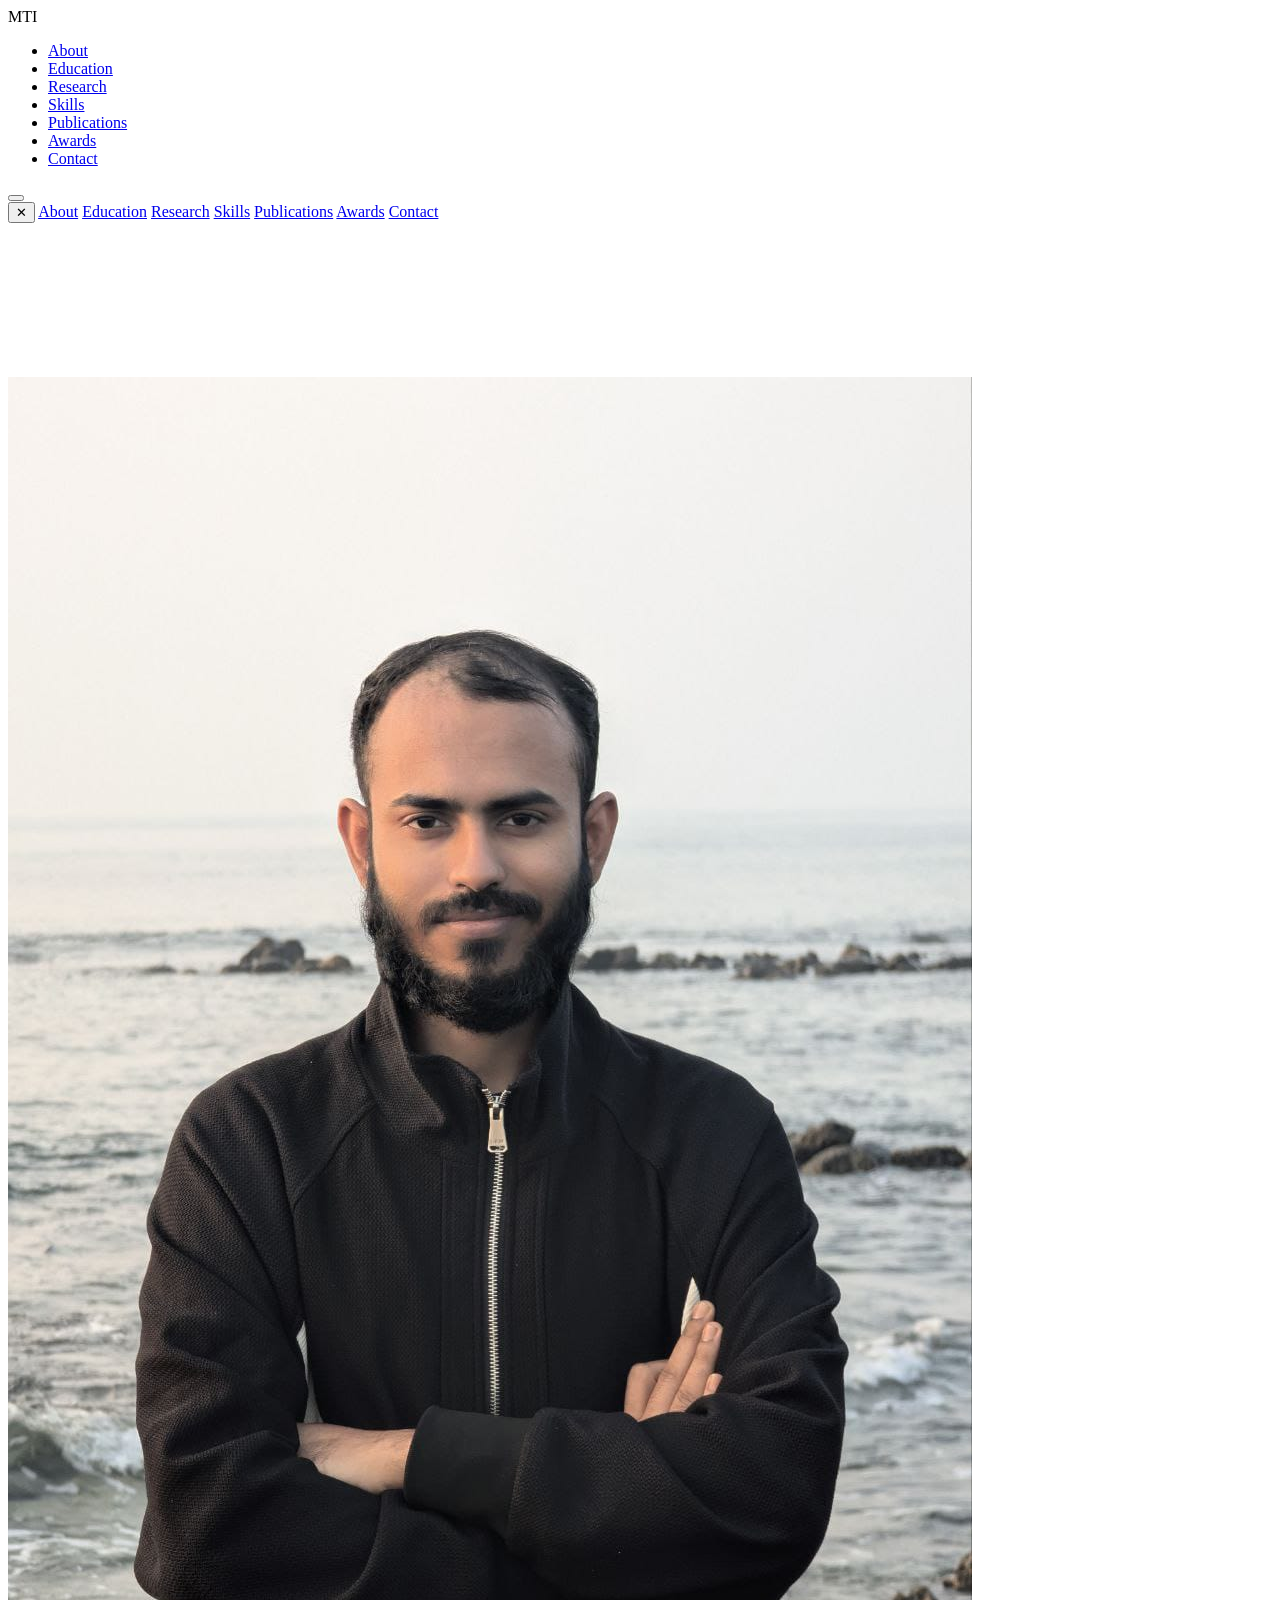
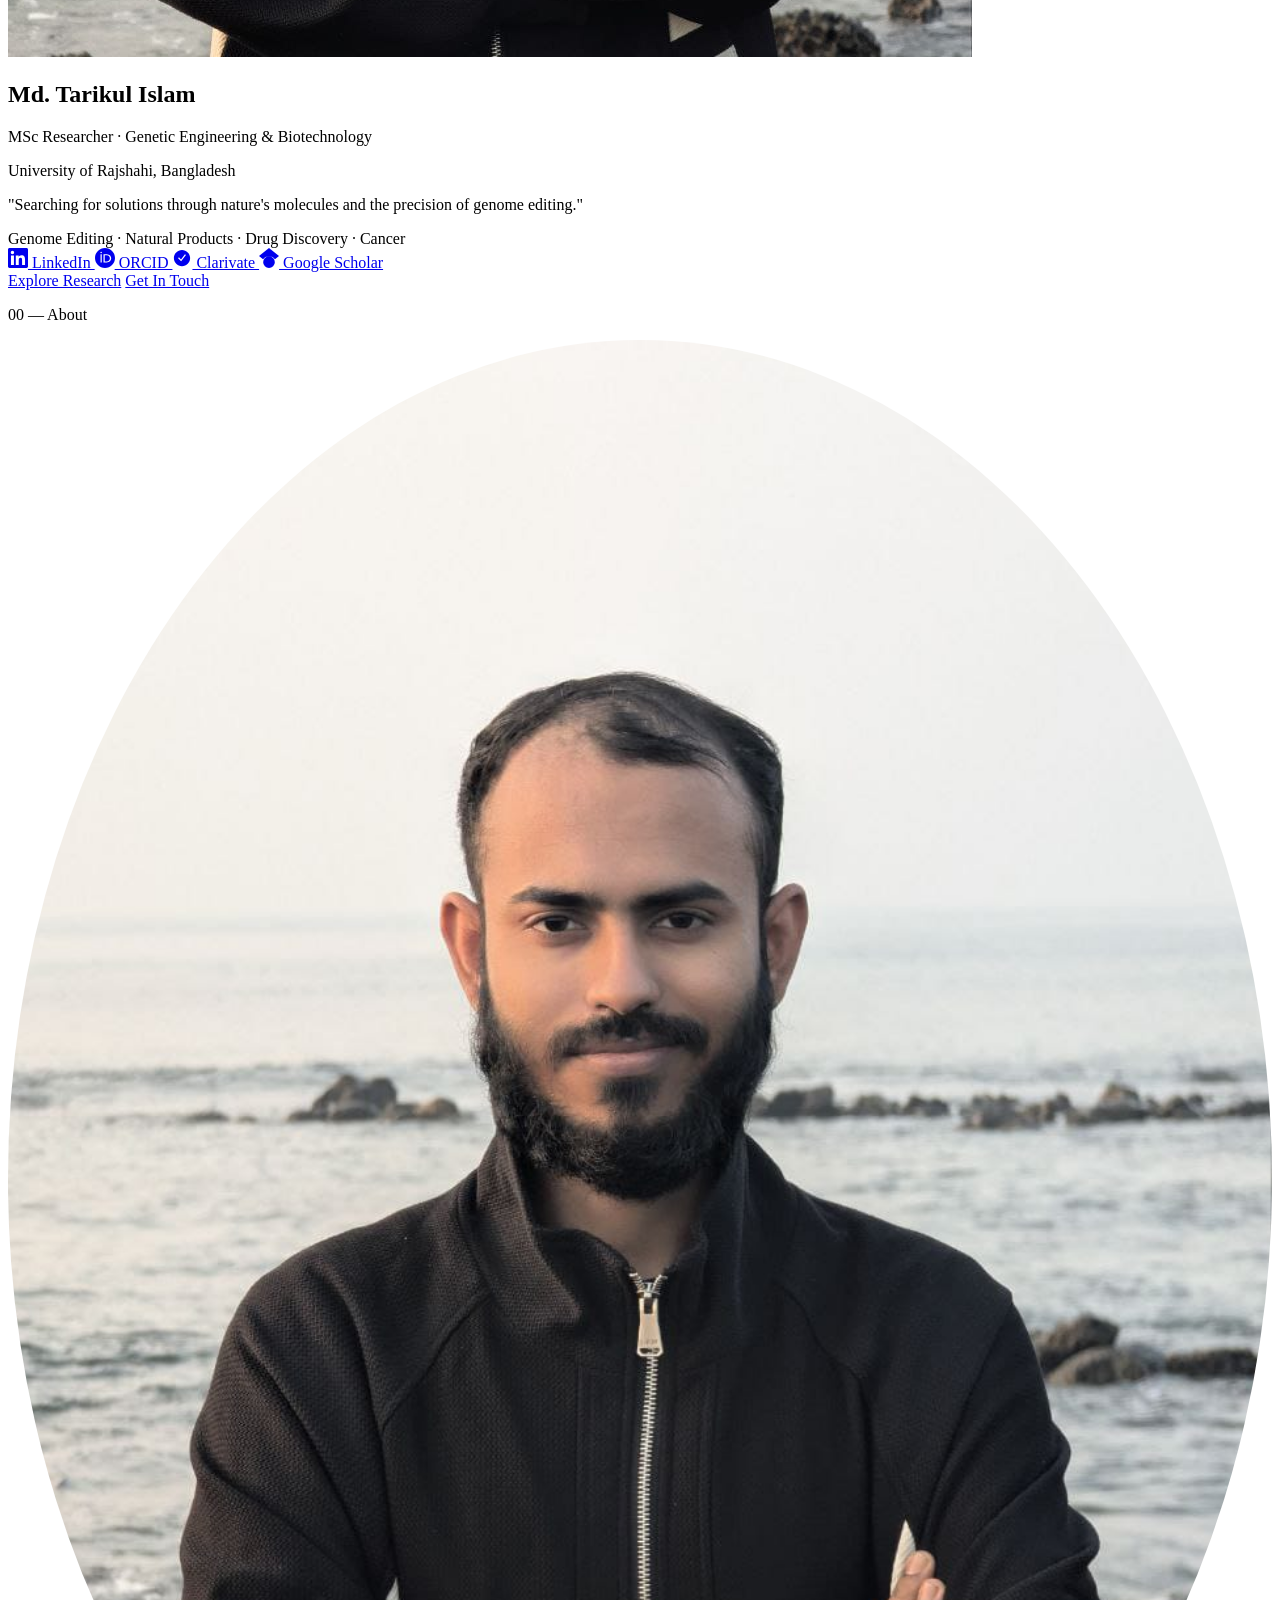
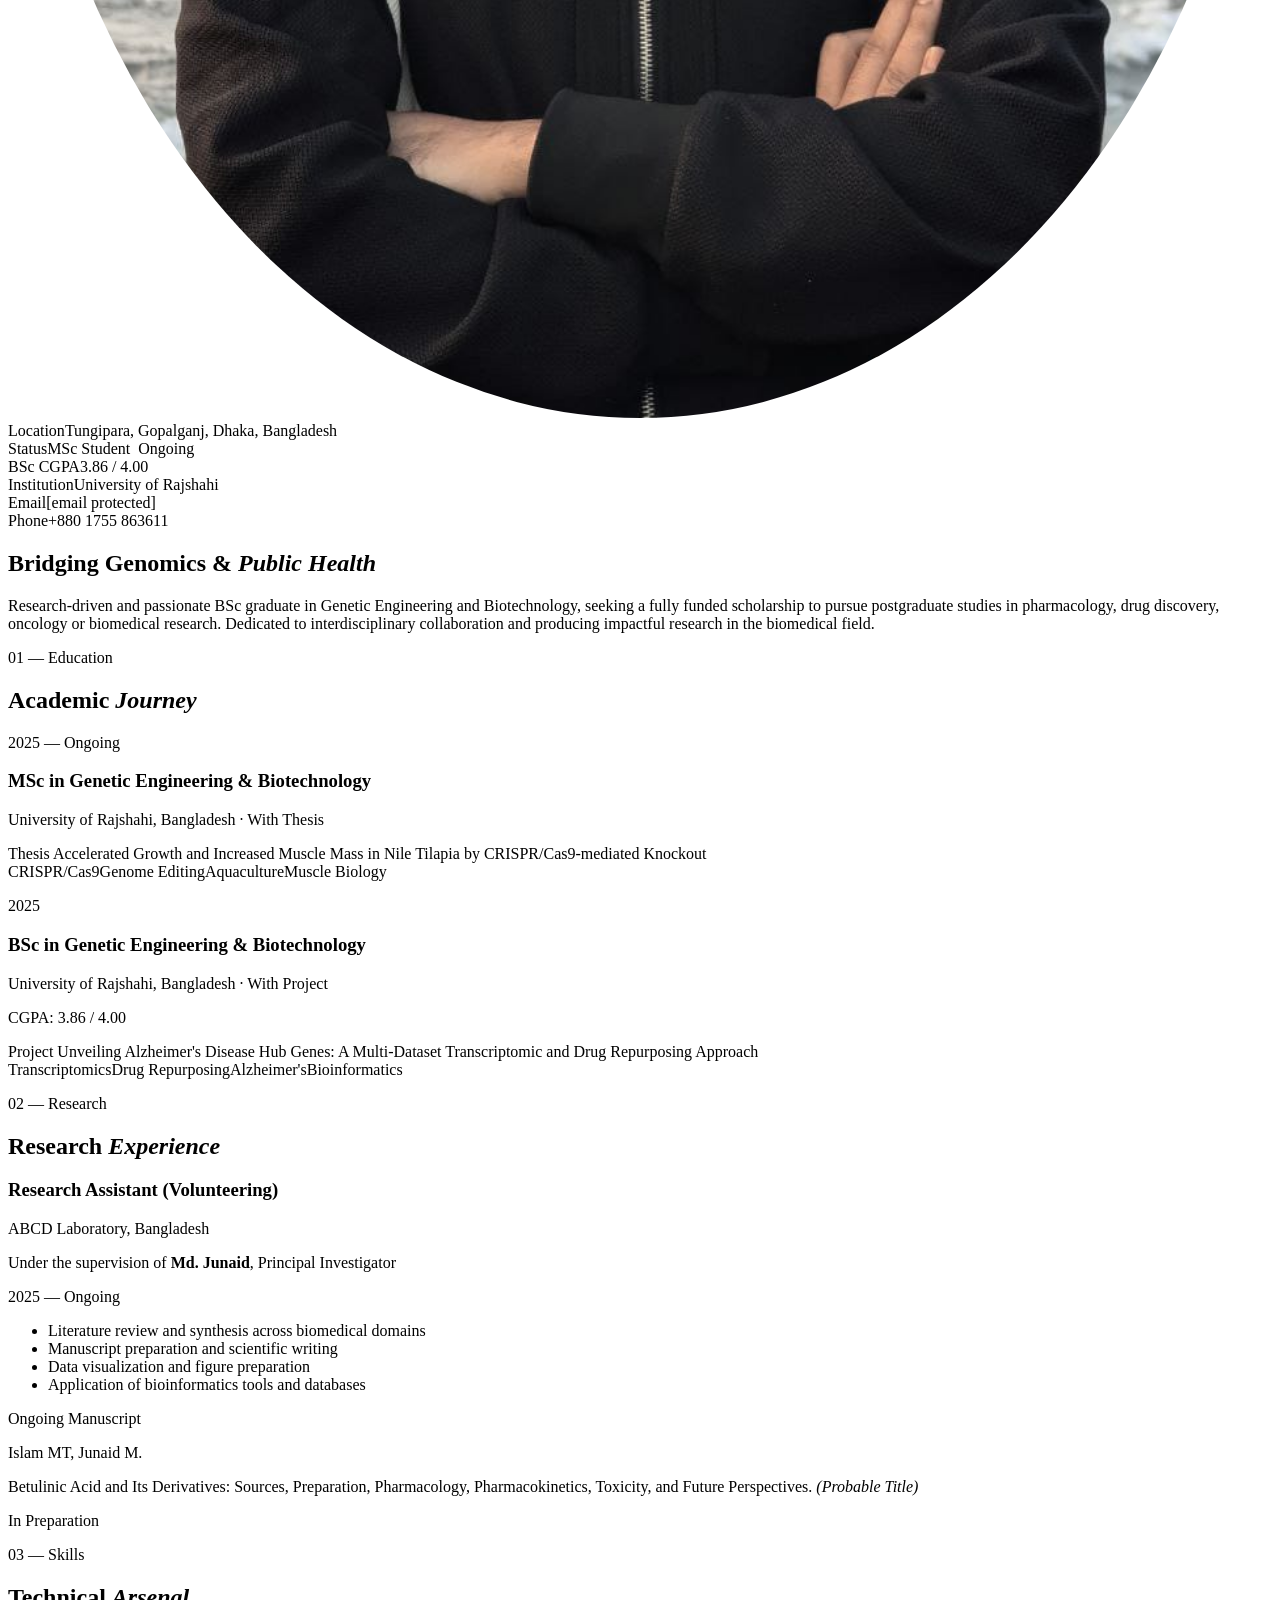
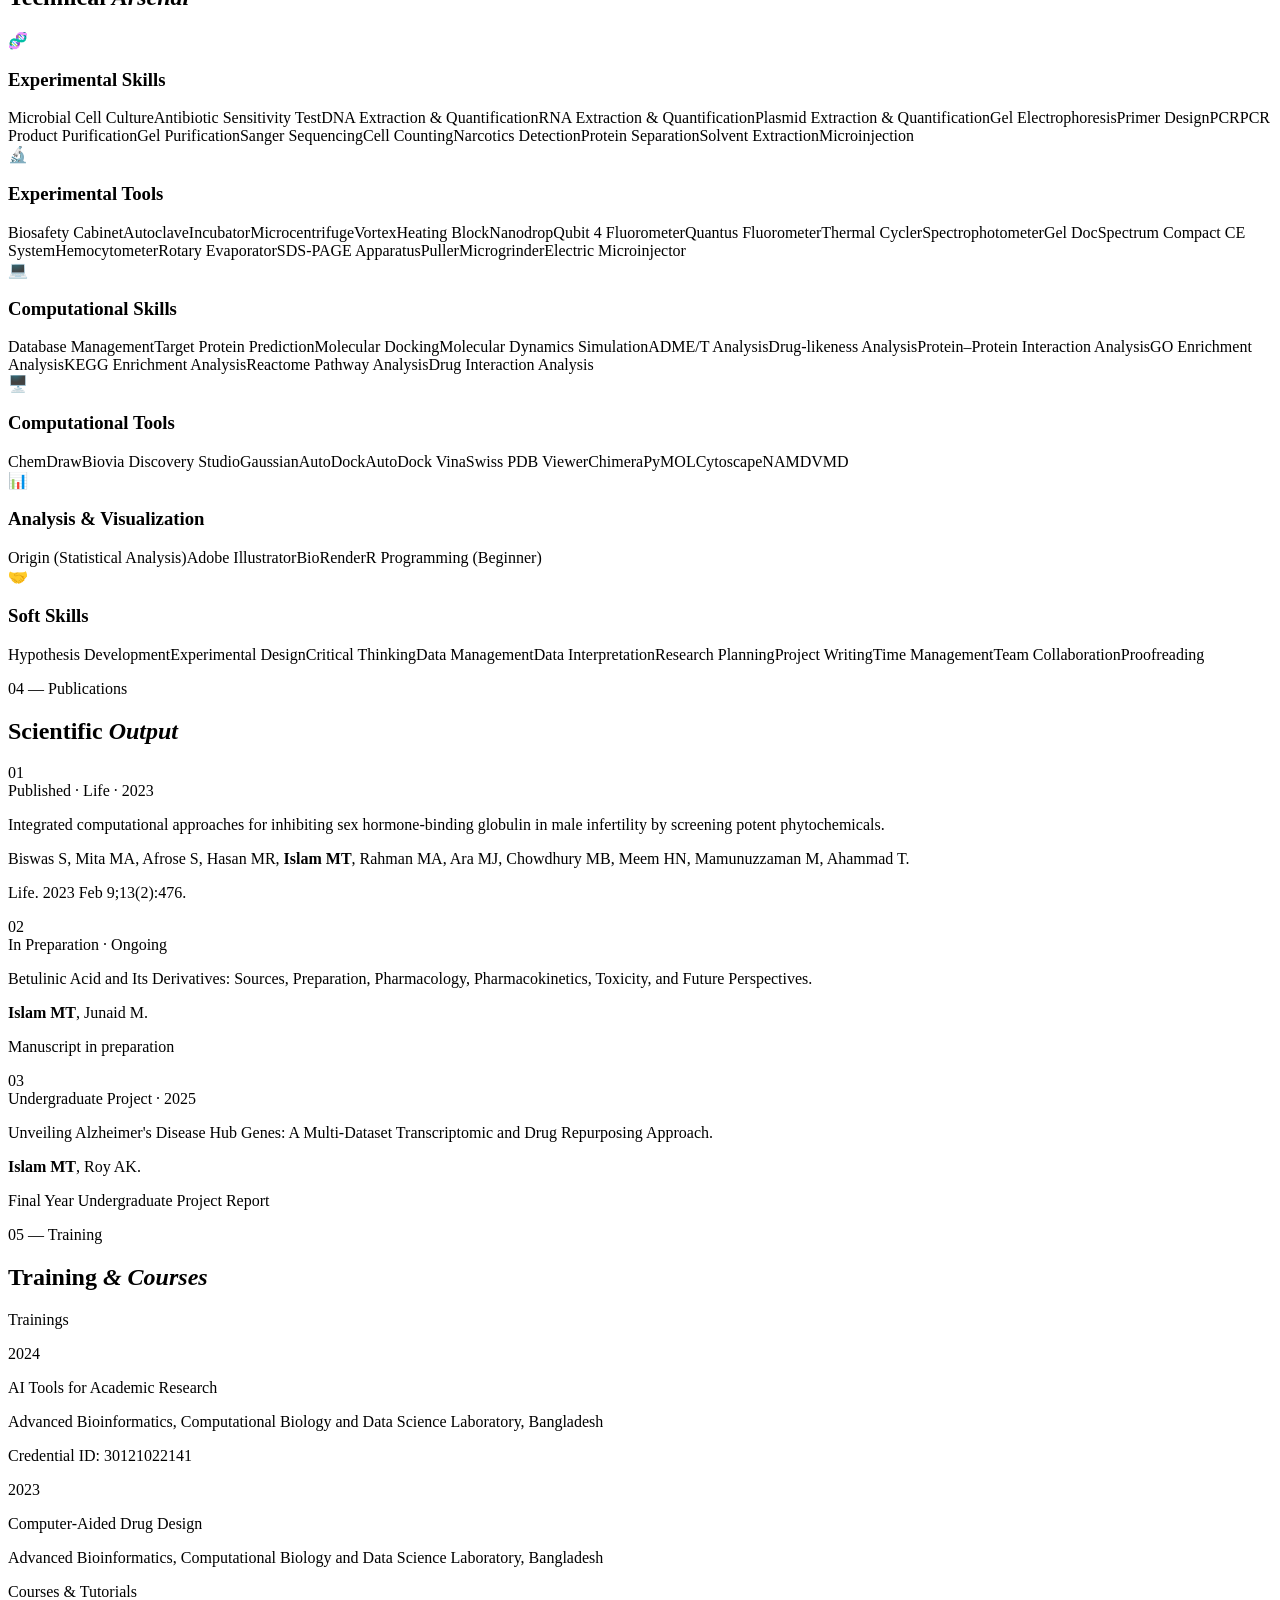
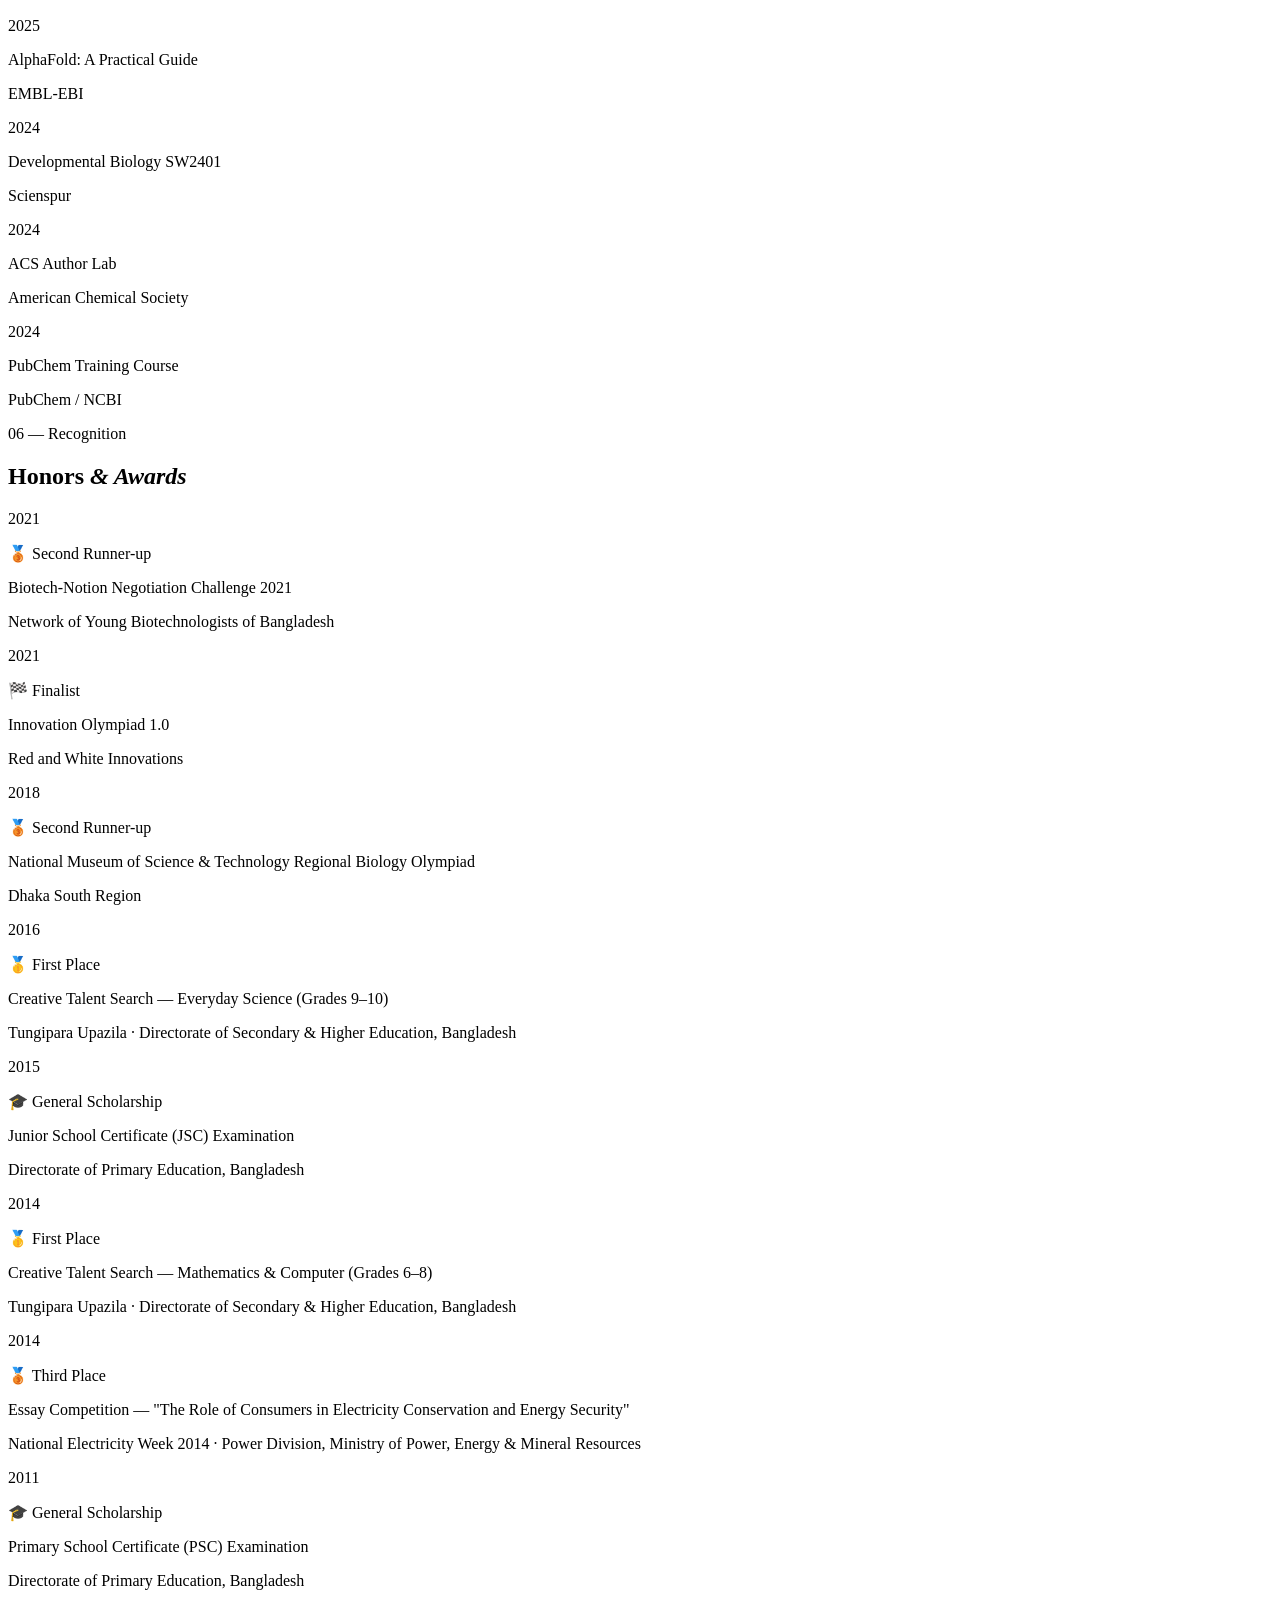
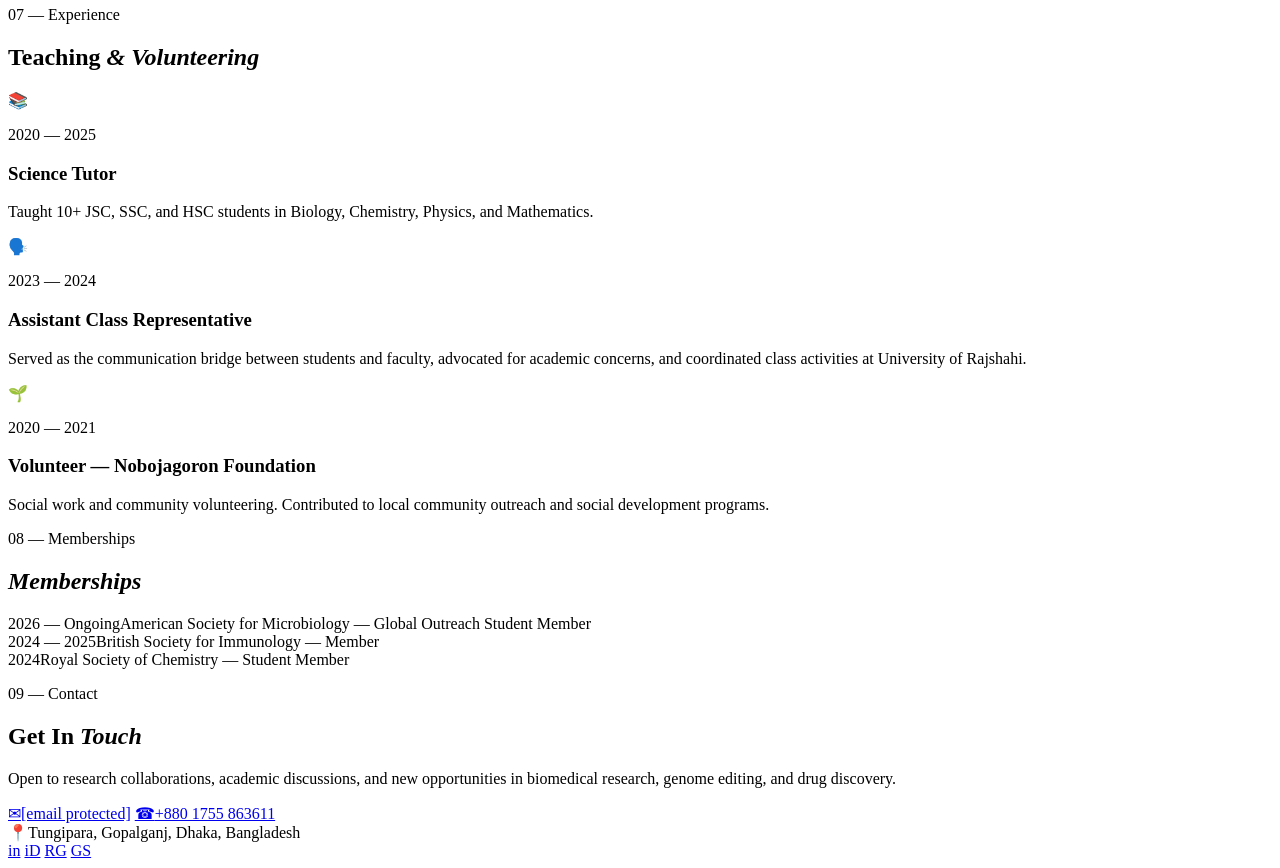
==== index (1).html @ d6cd087b "Add files via upload" ====
<!DOCTYPE html>
<html lang="en">
<head>
  <meta charset="UTF-8" />
  <meta name="viewport" content="width=device-width, initial-scale=1.0"/>
  <title>Md. Tarikul Islam — Genome Editing & Drug Discovery</title>
  <link rel="preconnect" href="https://fonts.googleapis.com">
  <link rel="preconnect" href="https://fonts.gstatic.com" crossorigin>
  <link href="https://fonts.googleapis.com/css2?family=Inter:wght@400;500;600;700&family=Lora:ital,wght@0,400;0,600;1,400&family=JetBrains+Mono:wght@400;500&display=swap" rel="stylesheet">
  <link rel="stylesheet" href="styles.css" />
</head>
<body>

<nav class="nav" id="nav">
  <div class="nav-logo">MTI</div>
  <ul class="nav-links">
    <li><a href="#about">About</a></li>
    <li><a href="#education">Education</a></li>
    <li><a href="#research">Research</a></li>
    <li><a href="#skills">Skills</a></li>
    <li><a href="#publications">Publications</a></li>
    <li><a href="#awards">Awards</a></li>
    <li><a href="#contact">Contact</a></li>
  </ul>
  <button class="hamburger" id="hamburger"><span></span><span></span><span></span></button>
</nav>

<div class="mob-menu" id="mob-menu">
  <button class="mob-close" id="mob-close">✕</button>
  <a href="#about" class="mob-link">About</a>
  <a href="#education" class="mob-link">Education</a>
  <a href="#research" class="mob-link">Research</a>
  <a href="#skills" class="mob-link">Skills</a>
  <a href="#publications" class="mob-link">Publications</a>
  <a href="#awards" class="mob-link">Awards</a>
  <a href="#contact" class="mob-link">Contact</a>
</div>

<!-- HERO -->
<section class="hero" id="hero">
  <canvas id="dna-canvas"></canvas>
  <div class="hero-inner">
    <div class="hero-top">
      <div class="hero-photo-wrap">
        <img src="photo.jpg" alt="Md. Tarikul Islam" class="hero-photo" />
      </div>
      <div class="hero-text">
        <h1 class="hero-name">Md. Tarikul Islam</h1>
        <p class="hero-title-line">MSc Researcher · Genetic Engineering &amp; Biotechnology</p>
        <p class="hero-inst-line">University of Rajshahi, Bangladesh</p>
        <p class="hero-quote">"Searching for solutions through nature's molecules and the precision of genome editing."</p>
        <div class="hero-disciplines">
          <span>Genome Editing</span>
          <span class="sep">·</span>
          <span>Natural Products</span>
          <span class="sep">·</span>
          <span>Drug Discovery</span>
          <span class="sep">·</span>
          <span>Cancer</span>
        </div>
      </div>
    </div>
    <div class="hero-profile-links">
      <a href="https://www.linkedin.com/in/md-tarikul-islam-58294b201/" target="_blank" class="hpl-btn linkedin" title="LinkedIn">
        <svg xmlns="http://www.w3.org/2000/svg" width="20" height="20" viewBox="0 0 24 24" fill="currentColor"><path d="M20.447 20.452h-3.554v-5.569c0-1.328-.027-3.037-1.852-3.037-1.853 0-2.136 1.445-2.136 2.939v5.667H9.351V9h3.414v1.561h.046c.477-.9 1.637-1.85 3.37-1.85 3.601 0 4.267 2.37 4.267 5.455v6.286zM5.337 7.433a2.062 2.062 0 0 1-2.063-2.065 2.064 2.064 0 1 1 2.063 2.065zm1.782 13.019H3.555V9h3.564v11.452zM22.225 0H1.771C.792 0 0 .774 0 1.729v20.542C0 23.227.792 24 1.771 24h20.451C23.2 24 24 23.227 24 22.271V1.729C24 .774 23.2 0 22.222 0h.003z"/></svg>
        LinkedIn
      </a>
      <a href="https://orcid.org/0009-0004-0577-984X" target="_blank" class="hpl-btn orcid" title="ORCID">
        <svg xmlns="http://www.w3.org/2000/svg" width="20" height="20" viewBox="0 0 24 24" fill="currentColor"><path d="M12 0C5.372 0 0 5.372 0 12s5.372 12 12 12 12-5.372 12-12S18.628 0 12 0zM7.369 4.378c.525 0 .947.431.947.947s-.422.947-.947.947a.95.95 0 0 1-.947-.947c0-.525.422-.947.947-.947zm-.722 3.038h1.444v10.041H6.647V7.416zm3.562 0h3.9c3.712 0 5.344 2.653 5.344 5.025 0 2.578-2.016 5.025-5.325 5.025h-3.919V7.416zm1.444 1.303v7.444h2.297c2.359 0 3.909-1.303 3.909-3.722 0-2.016-1.284-3.722-3.584-3.722h-2.622z"/></svg>
        ORCID
      </a>
      <a href="https://www.webofscience.com/wos/author/record/JGE-2334-2023" target="_blank" class="hpl-btn clarivate" title="Web of Science">
        <svg xmlns="http://www.w3.org/2000/svg" width="20" height="20" viewBox="0 0 32 32" fill="currentColor"><path d="M16 3C8.8 3 3 8.8 3 16s5.8 13 13 13 13-5.8 13-13S23.2 3 16 3zm6.3 8.3l-7.7 9.9-4.9-4.9 1.4-1.4 3.3 3.3 6.3-8.1 1.6 1.2z"/></svg>
        Clarivate
      </a>
      <a href="https://scholar.google.com/citations?user=oMxBJPIAAAAJ&hl=en" target="_blank" class="hpl-btn gscholar" title="Google Scholar">
        <svg xmlns="http://www.w3.org/2000/svg" width="20" height="20" viewBox="0 0 24 24" fill="currentColor"><path d="M12 24a7 7 0 1 1 0-14 7 7 0 0 1 0 14zm0-24L0 9.5l4.838 3.94A8 8 0 0 1 12 10a8 8 0 0 1 7.162 3.44L24 9.5 12 0z"/></svg>
        Google Scholar
      </a>
    </div>
    <div class="hero-btns">
      <a href="#publications" class="btn-outline">Explore Research</a>
      <a href="#contact" class="btn-outline">Get In Touch</a>
    </div>
  </div>
</section>

<!-- ABOUT -->
<section class="sec white" id="about">
  <div class="wrap">
    <p class="sec-label">00 — About</p>
    <div class="about-grid">
      <div class="about-sidebar">
        <div class="avatar"><img src="photo.jpg" alt="Md. Tarikul Islam" style="width:100%;height:100%;object-fit:cover;border-radius:50%;" /></div>
        <div class="info-card">
          <div class="info-row"><span class="info-key">Location</span><span class="info-val">Tungipara, Gopalganj, Dhaka, Bangladesh</span></div>
          <div class="info-row"><span class="info-key">Status</span><span class="info-val">MSc Student &nbsp;<span class="badge-green">Ongoing</span></span></div>
          <div class="info-row"><span class="info-key">BSc CGPA</span><span class="info-val bold-green">3.86 / 4.00</span></div>
          <div class="info-row"><span class="info-key">Institution</span><span class="info-val">University of Rajshahi</span></div>
          <div class="info-row"><span class="info-key">Email</span><span class="info-val"><a href="/cdn-cgi/l/email-protection#f38792819a98869fdd949691c1c7b3949e929a9fdd909c9e" style="color:inherit;text-decoration:none;"><span class="__cf_email__" data-cfemail="c6b2a7b4afadb3aae8a1a3a4f4f286a1aba7afaae8a5a9ab">[email&#160;protected]</span></a></span></div>
          <div class="info-row"><span class="info-key">Phone</span><span class="info-val">+880 1755 863611</span></div>
        </div>
      </div>
      <div class="about-body">
        <h2 class="sec-heading">Bridging Genomics &amp; <em>Public Health</em></h2>
        <p class="body-text">Research-driven and passionate BSc graduate in Genetic Engineering and Biotechnology, seeking a fully funded scholarship to pursue postgraduate studies in pharmacology, drug discovery, oncology or biomedical research. Dedicated to interdisciplinary collaboration and producing impactful research in the biomedical field.</p></div>
      </div>
    </div>
  </div>
</section>

<!-- EDUCATION -->
<section class="sec gray" id="education">
  <div class="wrap">
    <p class="sec-label">01 — Education</p>
    <h2 class="sec-heading">Academic <em>Journey</em></h2>
    <div class="timeline">
      <div class="tl-item">
        <div class="tl-left">
          <div class="tl-dot active"></div>
          <div class="tl-line"></div>
        </div>
        <div class="tl-right">
          <p class="tl-year">2025 — Ongoing</p>
          <h3 class="tl-degree">MSc in Genetic Engineering &amp; Biotechnology</h3>
          <p class="tl-inst">University of Rajshahi, Bangladesh · With Thesis</p>
          <div class="tl-thesis">
            <span class="thesis-tag">Thesis</span>
            <span class="thesis-text">Accelerated Growth and Increased Muscle Mass in Nile Tilapia by CRISPR/Cas9-mediated Knockout</span>
          </div>
          <div class="tl-chips"><span>CRISPR/Cas9</span><span>Genome Editing</span><span>Aquaculture</span><span>Muscle Biology</span></div>
        </div>
      </div>
      <div class="tl-item">
        <div class="tl-left">
          <div class="tl-dot"></div>
          <div class="tl-line"></div>
        </div>
        <div class="tl-right">
          <p class="tl-year">2025</p>
          <h3 class="tl-degree">BSc in Genetic Engineering &amp; Biotechnology</h3>
          <p class="tl-inst">University of Rajshahi, Bangladesh · With Project</p>
          <p class="tl-cgpa">CGPA: 3.86 / 4.00</p>
          <div class="tl-thesis">
            <span class="thesis-tag">Project</span>
            <span class="thesis-text">Unveiling Alzheimer's Disease Hub Genes: A Multi-Dataset Transcriptomic and Drug Repurposing Approach</span>
          </div>
          <div class="tl-chips"><span>Transcriptomics</span><span>Drug Repurposing</span><span>Alzheimer's</span><span>Bioinformatics</span></div>
        </div>
      </div>
    </div>
  </div>
</section>

<!-- RESEARCH -->
<section class="sec white" id="research">
  <div class="wrap">
    <p class="sec-label">02 — Research</p>
    <h2 class="sec-heading">Research <em>Experience</em></h2>
    <div class="res-card">
      <div class="res-bar"></div>
      <div class="res-body">
        <div class="res-header">
          <div>
            <h3 class="res-title">Research Assistant <span class="res-sub">(Volunteering)</span></h3>
            <p class="res-org">ABCD Laboratory, Bangladesh</p>
            <p class="res-sup">Under the supervision of <strong>Md. Junaid</strong>, Principal Investigator</p>
          </div>
          <span class="res-period">2025 — Ongoing</span>
        </div>
        <ul class="res-list">
          <li>Literature review and synthesis across biomedical domains</li>
          <li>Manuscript preparation and scientific writing</li>
          <li>Data visualization and figure preparation</li>
          <li>Application of bioinformatics tools and databases</li>
        </ul>
      </div>
    </div>
    <p class="sub-label" style="margin-bottom:10px">Ongoing Manuscript</p>
    <div class="ms-card">
      <p class="ms-authors">Islam MT, Junaid M.</p>
      <p class="ms-title">Betulinic Acid and Its Derivatives: Sources, Preparation, Pharmacology, Pharmacokinetics, Toxicity, and Future Perspectives. <em>(Probable Title)</em></p>
      <div class="ms-status"><span class="dot-amber"></span>In Preparation</div>
    </div>
  </div>
</section>

<!-- SKILLS -->
<section class="sec gray" id="skills">
  <div class="wrap">
    <p class="sec-label">03 — Skills</p>
    <h2 class="sec-heading">Technical <em>Arsenal</em></h2>
    <div class="skills-grid">
      <div class="skill-card">
        <div class="sk-icon">🧬</div><h3 class="sk-title">Experimental Skills</h3>
        <div class="chips">
          <span>Microbial Cell Culture</span><span>Antibiotic Sensitivity Test</span><span>DNA Extraction &amp; Quantification</span><span>RNA Extraction &amp; Quantification</span><span>Plasmid Extraction &amp; Quantification</span><span>Gel Electrophoresis</span><span>Primer Design</span><span>PCR</span><span>PCR Product Purification</span><span>Gel Purification</span><span>Sanger Sequencing</span><span>Cell Counting</span><span>Narcotics Detection</span><span>Protein Separation</span><span>Solvent Extraction</span><span>Microinjection</span>
        </div>
      </div>
      <div class="skill-card">
        <div class="sk-icon">🔬</div><h3 class="sk-title">Experimental Tools</h3>
        <div class="chips">
          <span>Biosafety Cabinet</span><span>Autoclave</span><span>Incubator</span><span>Microcentrifuge</span><span>Vortex</span><span>Heating Block</span><span>Nanodrop</span><span>Qubit 4 Fluorometer</span><span>Quantus Fluorometer</span><span>Thermal Cycler</span><span>Spectrophotometer</span><span>Gel Doc</span><span>Spectrum Compact CE System</span><span>Hemocytometer</span><span>Rotary Evaporator</span><span>SDS-PAGE Apparatus</span><span>Puller</span><span>Microgrinder</span><span>Electric Microinjector</span>
        </div>
      </div>
      <div class="skill-card">
        <div class="sk-icon">💻</div><h3 class="sk-title">Computational Skills</h3>
        <div class="chips">
          <span>Database Management</span><span>Target Protein Prediction</span><span>Molecular Docking</span><span>Molecular Dynamics Simulation</span><span>ADME/T Analysis</span><span>Drug-likeness Analysis</span><span>Protein–Protein Interaction Analysis</span><span>GO Enrichment Analysis</span><span>KEGG Enrichment Analysis</span><span>Reactome Pathway Analysis</span><span>Drug Interaction Analysis</span>
        </div>
      </div>
      <div class="skill-card">
        <div class="sk-icon">🖥️</div><h3 class="sk-title">Computational Tools</h3>
        <div class="chips">
          <span>ChemDraw</span><span>Biovia Discovery Studio</span><span>Gaussian</span><span>AutoDock</span><span>AutoDock Vina</span><span>Swiss PDB Viewer</span><span>Chimera</span><span>PyMOL</span><span>Cytoscape</span><span>NAMD</span><span>VMD</span>
        </div>
      </div>
      <div class="skill-card">
        <div class="sk-icon">📊</div><h3 class="sk-title">Analysis &amp; Visualization</h3>
        <div class="chips">
          <span>Origin (Statistical Analysis)</span><span>Adobe Illustrator</span><span>BioRender</span><span>R Programming (Beginner)</span>
        </div>
      </div>
      <div class="skill-card">
        <div class="sk-icon">🤝</div><h3 class="sk-title">Soft Skills</h3>
        <div class="chips">
          <span>Hypothesis Development</span><span>Experimental Design</span><span>Critical Thinking</span><span>Data Management</span><span>Data Interpretation</span><span>Research Planning</span><span>Project Writing</span><span>Time Management</span><span>Team Collaboration</span><span>Proofreading</span>
        </div>
      </div>
    </div>
  </div>
</section>

<!-- PUBLICATIONS -->
<section class="sec white" id="publications">
  <div class="wrap">
    <p class="sec-label">04 — Publications</p>
    <h2 class="sec-heading">Scientific <em>Output</em></h2>
    <div class="pub-list">
      <div class="pub-item">
        <span class="pub-num">01</span>
        <div class="pub-body">
          <span class="pub-tag green">Published · Life · 2023</span>
          <p class="pub-title">Integrated computational approaches for inhibiting sex hormone-binding globulin in male infertility by screening potent phytochemicals.</p>
          <p class="pub-authors">Biswas S, Mita MA, Afrose S, Hasan MR, <strong>Islam MT</strong>, Rahman MA, Ara MJ, Chowdhury MB, Meem HN, Mamunuzzaman M, Ahammad T.</p>
          <p class="pub-journal">Life. 2023 Feb 9;13(2):476.</p>
        </div>
      </div>
      <div class="pub-item">
        <span class="pub-num">02</span>
        <div class="pub-body">
          <span class="pub-tag amber">In Preparation · Ongoing</span>
          <p class="pub-title">Betulinic Acid and Its Derivatives: Sources, Preparation, Pharmacology, Pharmacokinetics, Toxicity, and Future Perspectives.</p>
          <p class="pub-authors"><strong>Islam MT</strong>, Junaid M.</p>
          <p class="pub-journal">Manuscript in preparation</p>
        </div>
      </div>
      <div class="pub-item">
        <span class="pub-num">03</span>
        <div class="pub-body">
          <span class="pub-tag blue">Undergraduate Project · 2025</span>
          <p class="pub-title">Unveiling Alzheimer's Disease Hub Genes: A Multi-Dataset Transcriptomic and Drug Repurposing Approach.</p>
          <p class="pub-authors"><strong>Islam MT</strong>, Roy AK.</p>
          <p class="pub-journal">Final Year Undergraduate Project Report</p>
        </div>
      </div>
    </div>
  </div>
</section>

<!-- TRAINING -->
<section class="sec gray" id="training">
  <div class="wrap">
    <p class="sec-label">05 — Training</p>
    <h2 class="sec-heading">Training <em>&amp; Courses</em></h2>
    <div class="tr-grid">
      <div>
        <p class="col-title">Trainings</p>
        <div class="tr-item"><span class="tr-yr">2024</span><div><p class="tr-name">AI Tools for Academic Research</p><p class="tr-org">Advanced Bioinformatics, Computational Biology and Data Science Laboratory, Bangladesh</p><p class="tr-cred">Credential ID: 30121022141</p></div></div>
        <div class="tr-item"><span class="tr-yr">2023</span><div><p class="tr-name">Computer-Aided Drug Design</p><p class="tr-org">Advanced Bioinformatics, Computational Biology and Data Science Laboratory, Bangladesh</p></div></div>
      </div>
      <div>
        <p class="col-title">Courses &amp; Tutorials</p>
        <div class="tr-item"><span class="tr-yr">2025</span><div><p class="tr-name">AlphaFold: A Practical Guide</p><p class="tr-org">EMBL-EBI</p></div></div>
        <div class="tr-item"><span class="tr-yr">2024</span><div><p class="tr-name">Developmental Biology SW2401</p><p class="tr-org">Scienspur</p></div></div>
        <div class="tr-item"><span class="tr-yr">2024</span><div><p class="tr-name">ACS Author Lab</p><p class="tr-org">American Chemical Society</p></div></div>
        <div class="tr-item"><span class="tr-yr">2024</span><div><p class="tr-name">PubChem Training Course</p><p class="tr-org">PubChem / NCBI</p></div></div>
      </div>
    </div>
  </div>
</section>

<!-- AWARDS -->
<section class="sec white" id="awards">
  <div class="wrap">
    <p class="sec-label">06 — Recognition</p>
    <h2 class="sec-heading">Honors <em>&amp; Awards</em></h2>
    <div class="aw-list">
      <div class="aw-item"><span class="aw-yr">2021</span><div><p class="aw-rank">🥉 Second Runner-up</p><p class="aw-ev">Biotech-Notion Negotiation Challenge 2021</p><p class="aw-org">Network of Young Biotechnologists of Bangladesh</p></div></div>
      <div class="aw-item"><span class="aw-yr">2021</span><div><p class="aw-rank">🏁 Finalist</p><p class="aw-ev">Innovation Olympiad 1.0</p><p class="aw-org">Red and White Innovations</p></div></div>
      <div class="aw-item"><span class="aw-yr">2018</span><div><p class="aw-rank">🥉 Second Runner-up</p><p class="aw-ev">National Museum of Science &amp; Technology Regional Biology Olympiad</p><p class="aw-org">Dhaka South Region</p></div></div>
      <div class="aw-item"><span class="aw-yr">2016</span><div><p class="aw-rank">🥇 First Place</p><p class="aw-ev">Creative Talent Search — Everyday Science (Grades 9–10)</p><p class="aw-org">Tungipara Upazila · Directorate of Secondary &amp; Higher Education, Bangladesh</p></div></div>
      <div class="aw-item"><span class="aw-yr">2015</span><div><p class="aw-rank">🎓 General Scholarship</p><p class="aw-ev">Junior School Certificate (JSC) Examination</p><p class="aw-org">Directorate of Primary Education, Bangladesh</p></div></div>
      <div class="aw-item"><span class="aw-yr">2014</span><div><p class="aw-rank">🥇 First Place</p><p class="aw-ev">Creative Talent Search — Mathematics &amp; Computer (Grades 6–8)</p><p class="aw-org">Tungipara Upazila · Directorate of Secondary &amp; Higher Education, Bangladesh</p></div></div>
      <div class="aw-item"><span class="aw-yr">2014</span><div><p class="aw-rank">🥉 Third Place</p><p class="aw-ev">Essay Competition — "The Role of Consumers in Electricity Conservation and Energy Security"</p><p class="aw-org">National Electricity Week 2014 · Power Division, Ministry of Power, Energy &amp; Mineral Resources</p></div></div>
      <div class="aw-item"><span class="aw-yr">2011</span><div><p class="aw-rank">🎓 General Scholarship</p><p class="aw-ev">Primary School Certificate (PSC) Examination</p><p class="aw-org">Directorate of Primary Education, Bangladesh</p></div></div>
    </div>
  </div>
</section>

<!-- EXPERIENCE -->
<section class="sec gray" id="extra">
  <div class="wrap">
    <p class="sec-label">07 — Experience</p>
    <h2 class="sec-heading">Teaching <em>&amp; Volunteering</em></h2>
    <div class="exp-grid">
      <div class="exp-card"><div class="exp-icon">📚</div><p class="exp-period">2020 — 2025</p><h3 class="exp-role">Science Tutor</h3><p class="exp-desc">Taught 10+ JSC, SSC, and HSC students in Biology, Chemistry, Physics, and Mathematics.</p></div>
      <div class="exp-card"><div class="exp-icon">🗣️</div><p class="exp-period">2023 — 2024</p><h3 class="exp-role">Assistant Class Representative</h3><p class="exp-desc">Served as the communication bridge between students and faculty, advocated for academic concerns, and coordinated class activities at University of Rajshahi.</p></div>
      <div class="exp-card"><div class="exp-icon">🌱</div><p class="exp-period">2020 — 2021</p><h3 class="exp-role">Volunteer — Nobojagoron Foundation</h3><p class="exp-desc">Social work and community volunteering. Contributed to local community outreach and social development programs.</p></div>
    </div>
  </div>
</section>

<!-- MEMBERSHIPS -->
<section class="sec white" id="memberships">
  <div class="wrap">
    <p class="sec-label">08 — Memberships</p>
    <h2 class="sec-heading"><em>Memberships</em></h2>
    <div class="mem-list">
      <div class="mem-row-full"><span class="mem-year">2026 — Ongoing</span><span class="mem-name">American Society for Microbiology — Global Outreach Student Member</span></div>
      <div class="mem-row-full"><span class="mem-year">2024 — 2025</span><span class="mem-name">British Society for Immunology — Member</span></div>
      <div class="mem-row-full"><span class="mem-year">2024</span><span class="mem-name">Royal Society of Chemistry — Student Member</span></div>
    </div>
  </div>
</section>


<!-- CONTACT -->
<section class="sec gray" id="contact">
  <div class="wrap">
    <p class="sec-label">09 — Contact</p>
    <h2 class="sec-heading">Get In <em>Touch</em></h2>
    <div class="ct-grid">
      <div>
        <p class="body-text">Open to research collaborations, academic discussions, and new opportunities in biomedical research, genome editing, and drug discovery.</p>
        <div class="ct-links">
          <a href="/cdn-cgi/l/email-protection#532732213a38263f7d343631616713343e323a3f7d303c3e" class="ct-row"><span class="ct-icon">✉</span><span class="__cf_email__" data-cfemail="ec988d9e85879980c28b898eded8ac8b818d8580c28f8381">[email&#160;protected]</span></a>
          <a href="tel:+8801755863611" class="ct-row"><span class="ct-icon">☎</span>+880 1755 863611</a>
          <div class="ct-row"><span class="ct-icon">📍</span>Tungipara, Gopalganj, Dhaka, Bangladesh</div>
        </div>
        <div class="socials">
          <a href="#" class="soc-btn">in</a>
          <a href="#" class="soc-btn">iD</a>
          <a href="#" class="soc-btn">RG</a>
          <a href="#" class="soc-btn">GS</a>
        </div>
      </div>
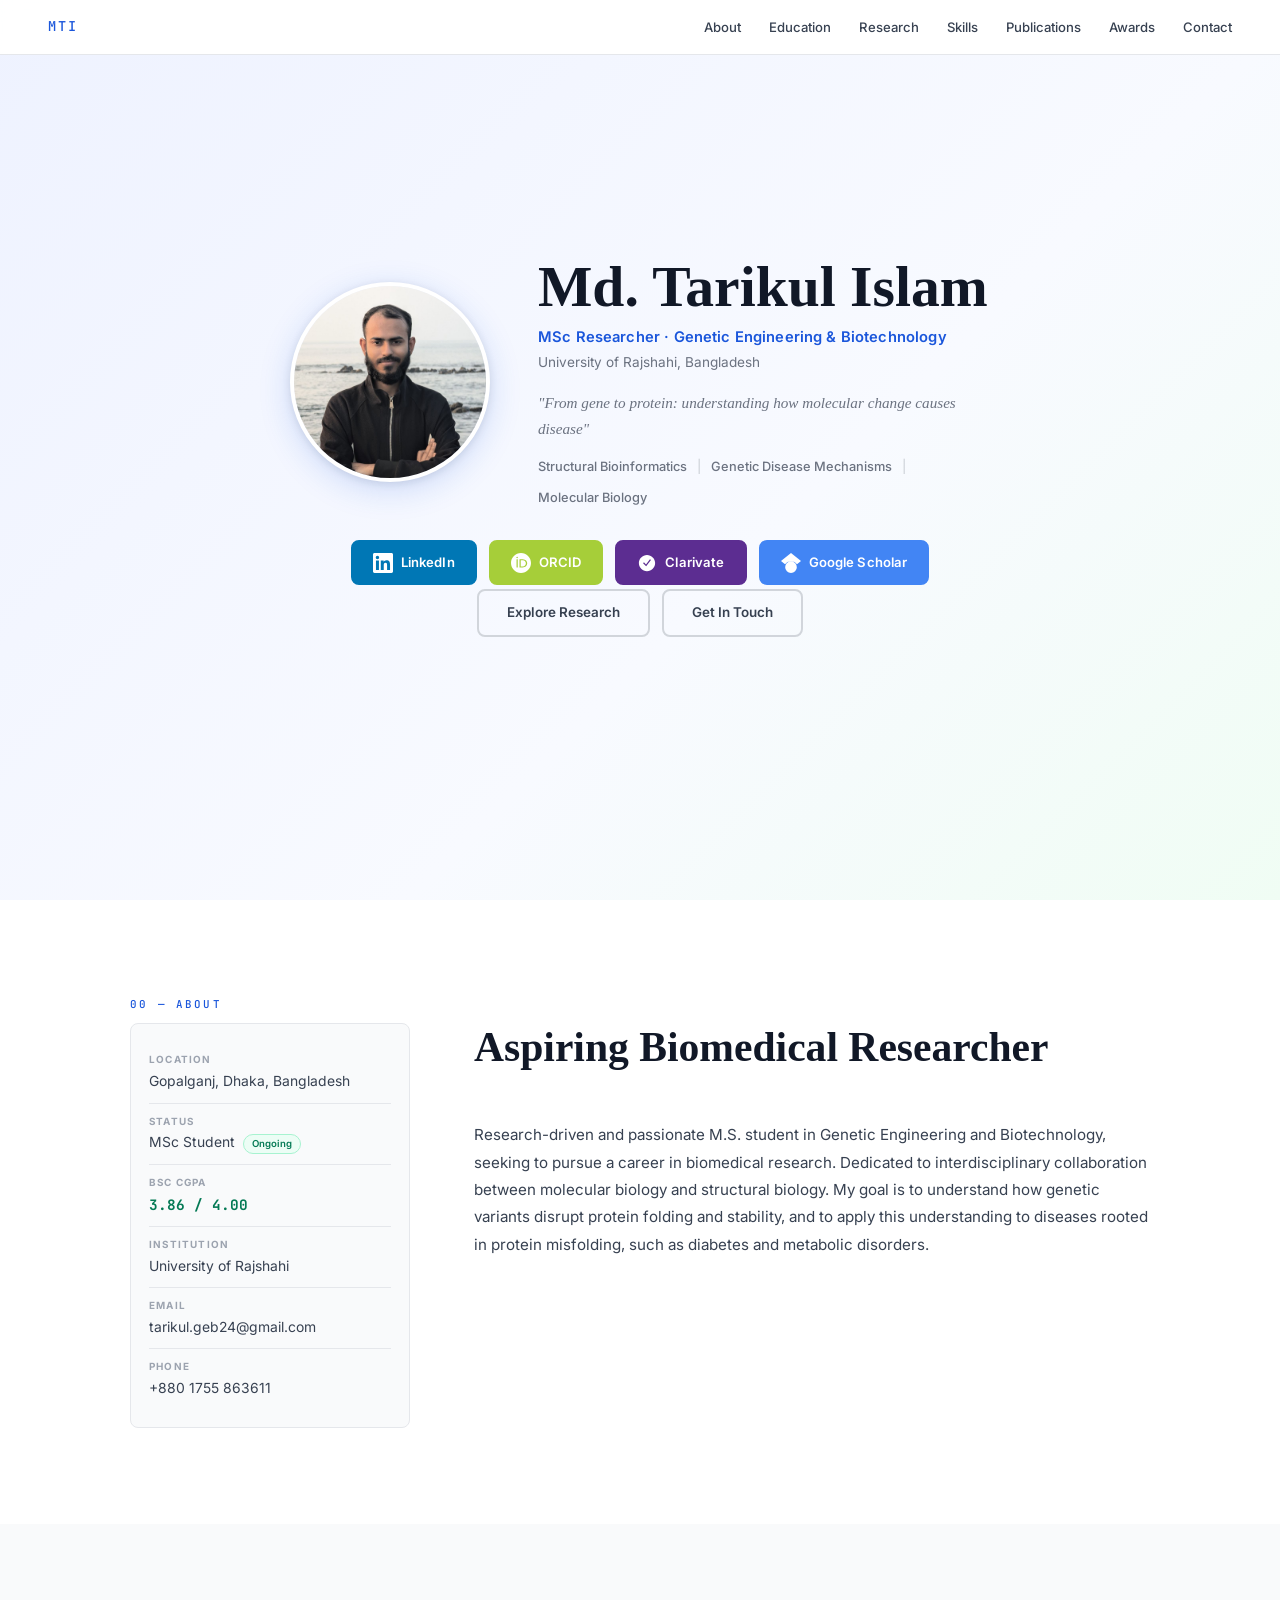
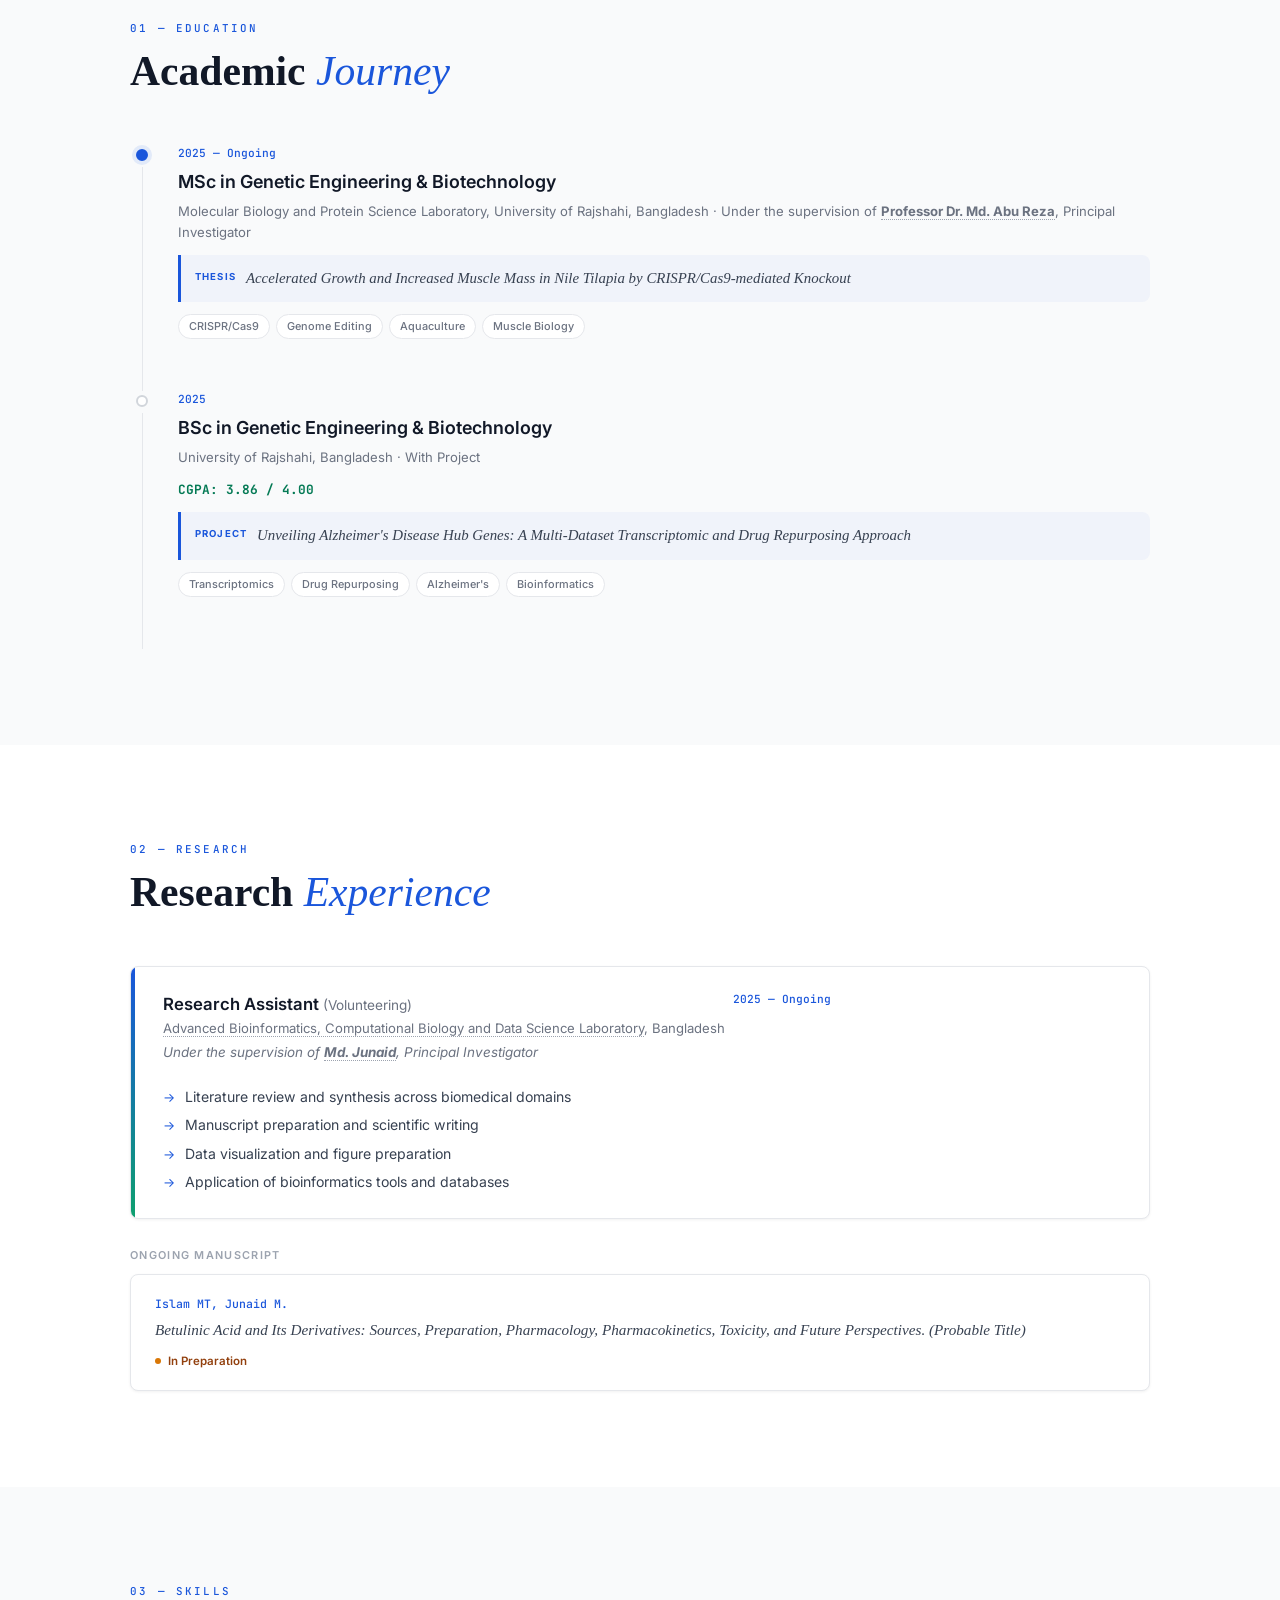
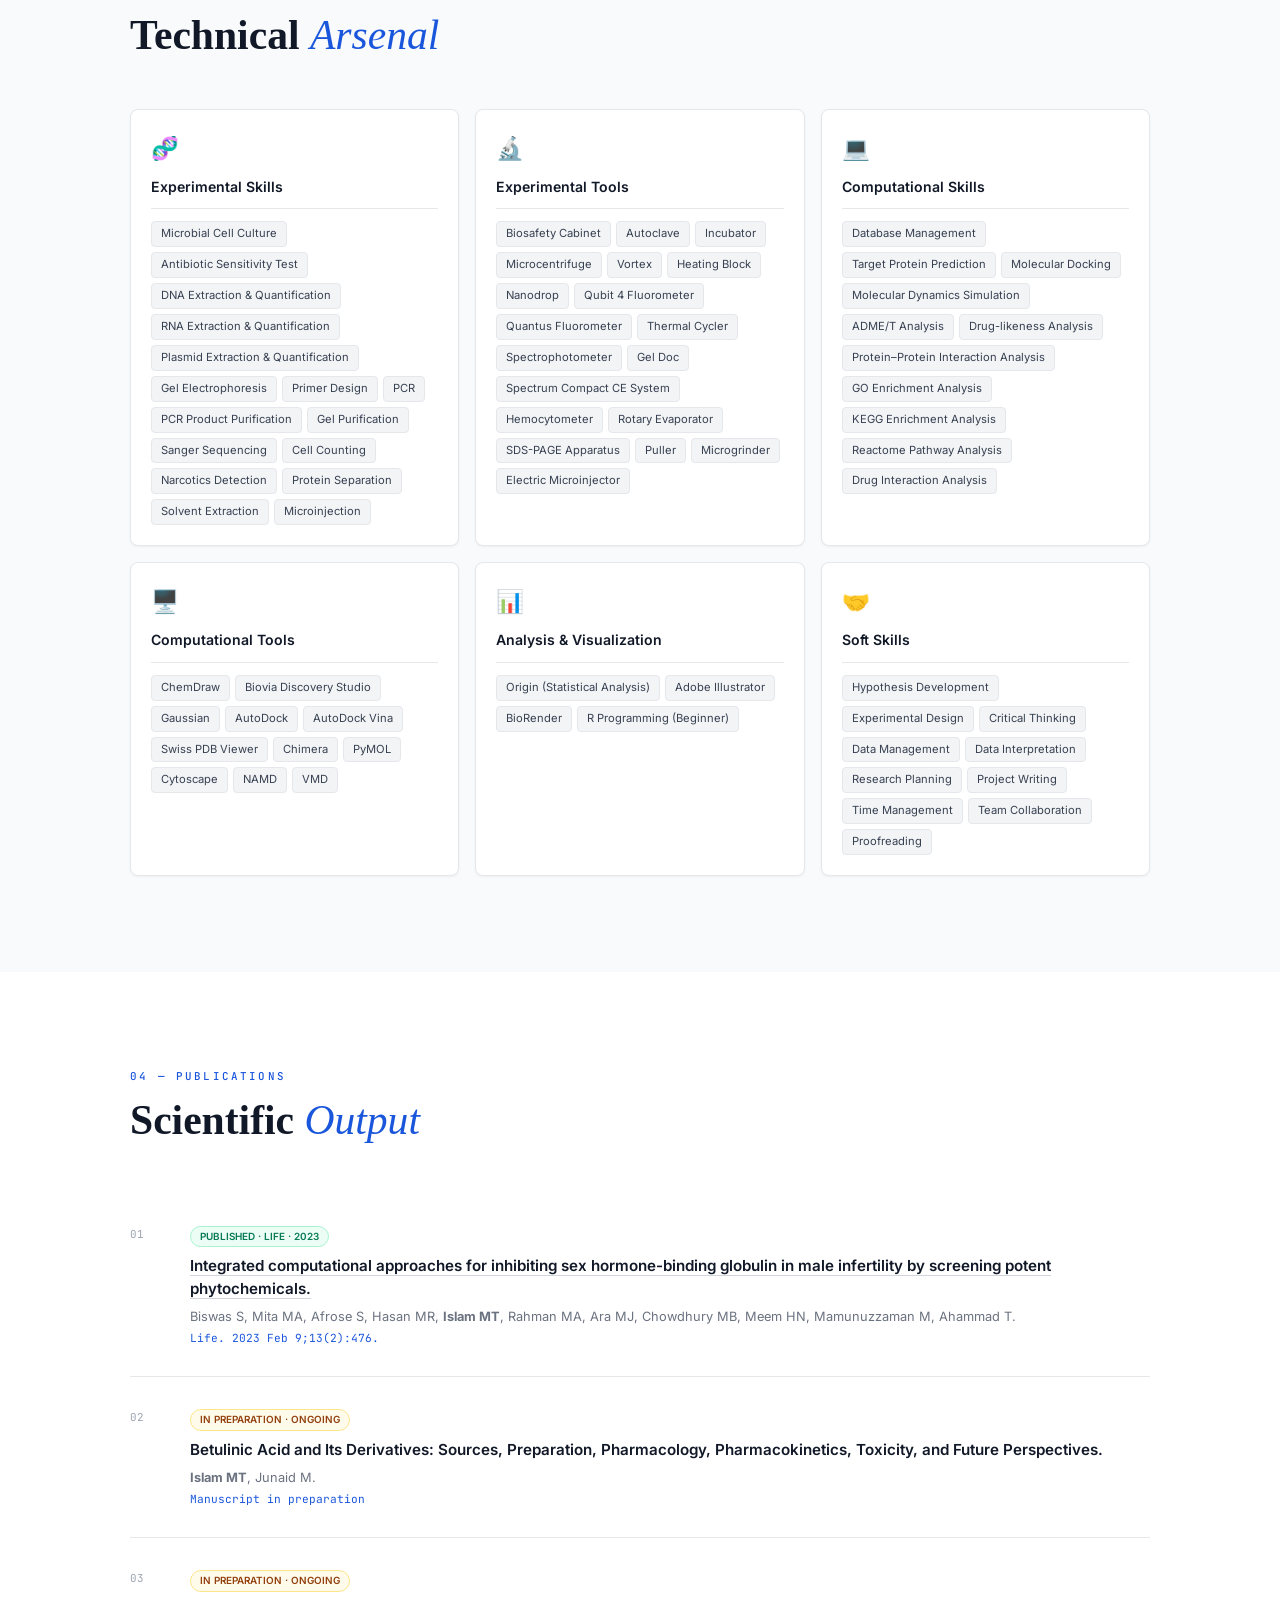
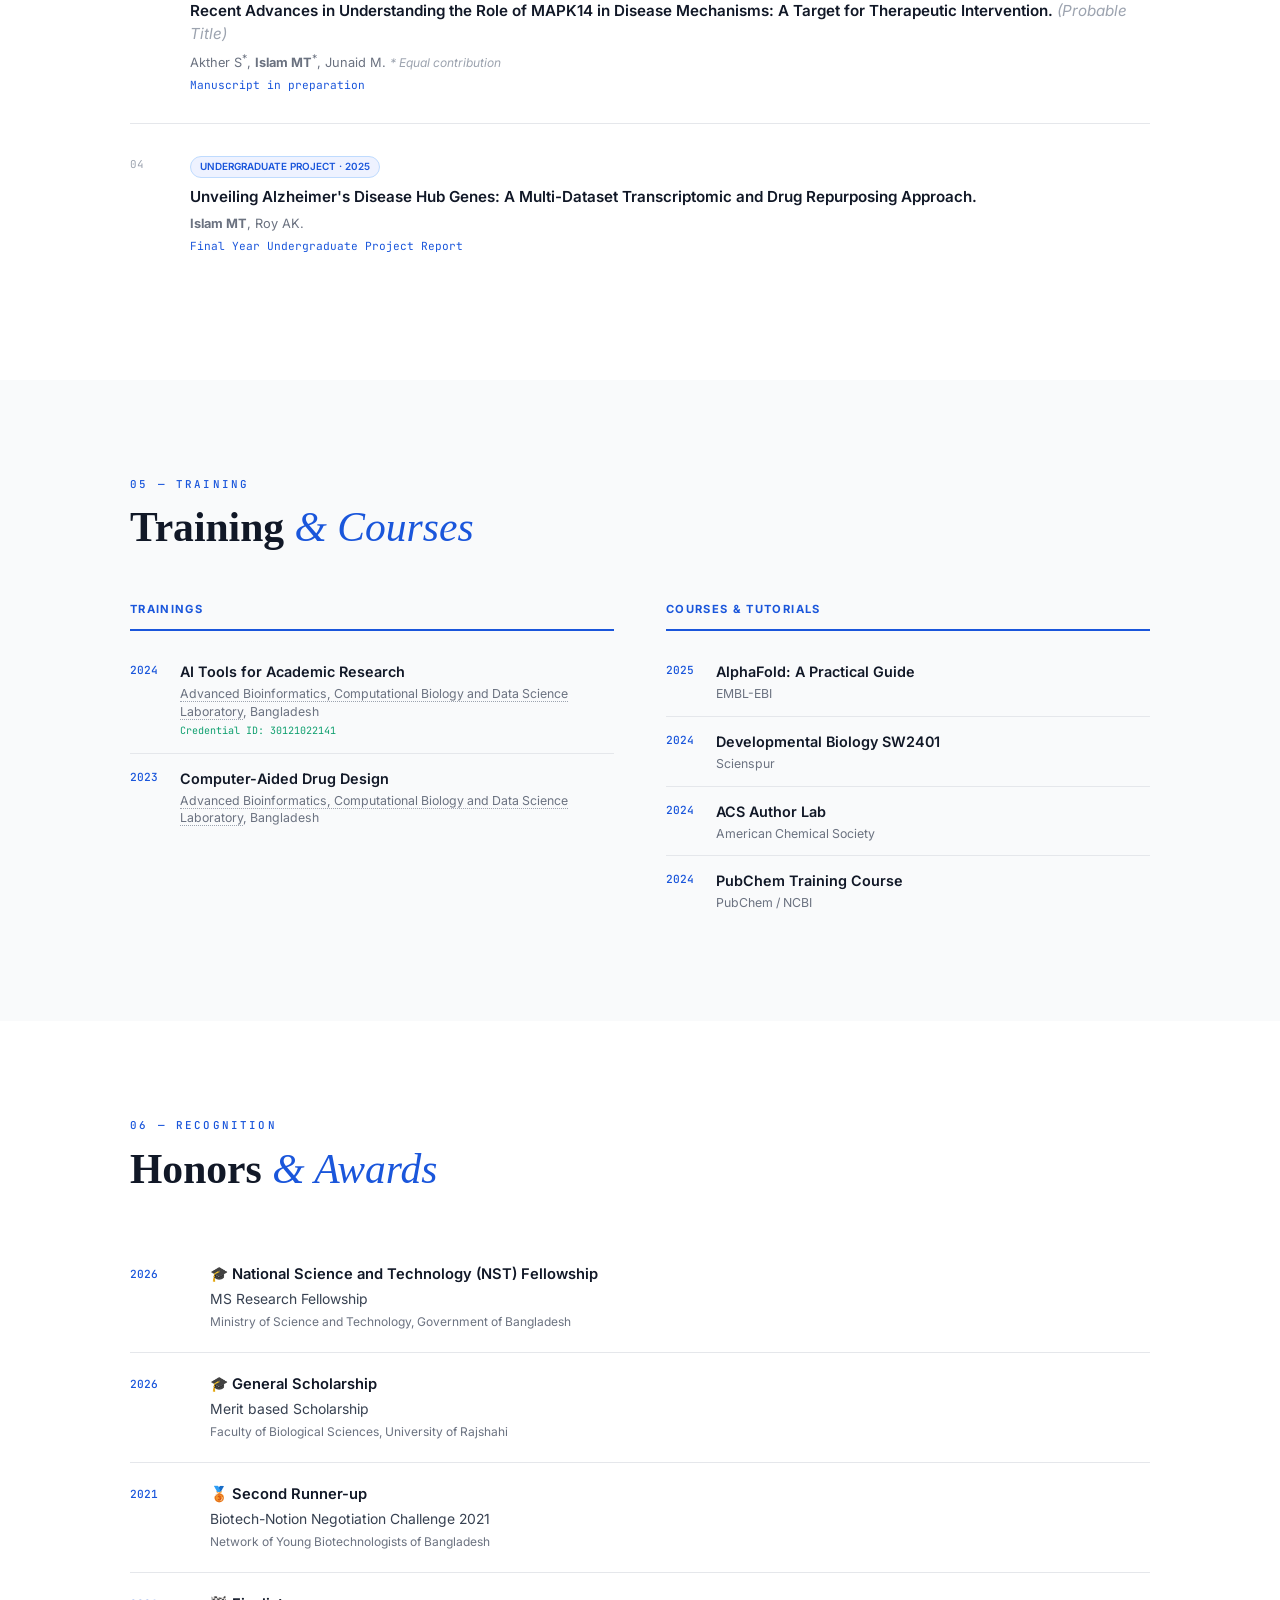
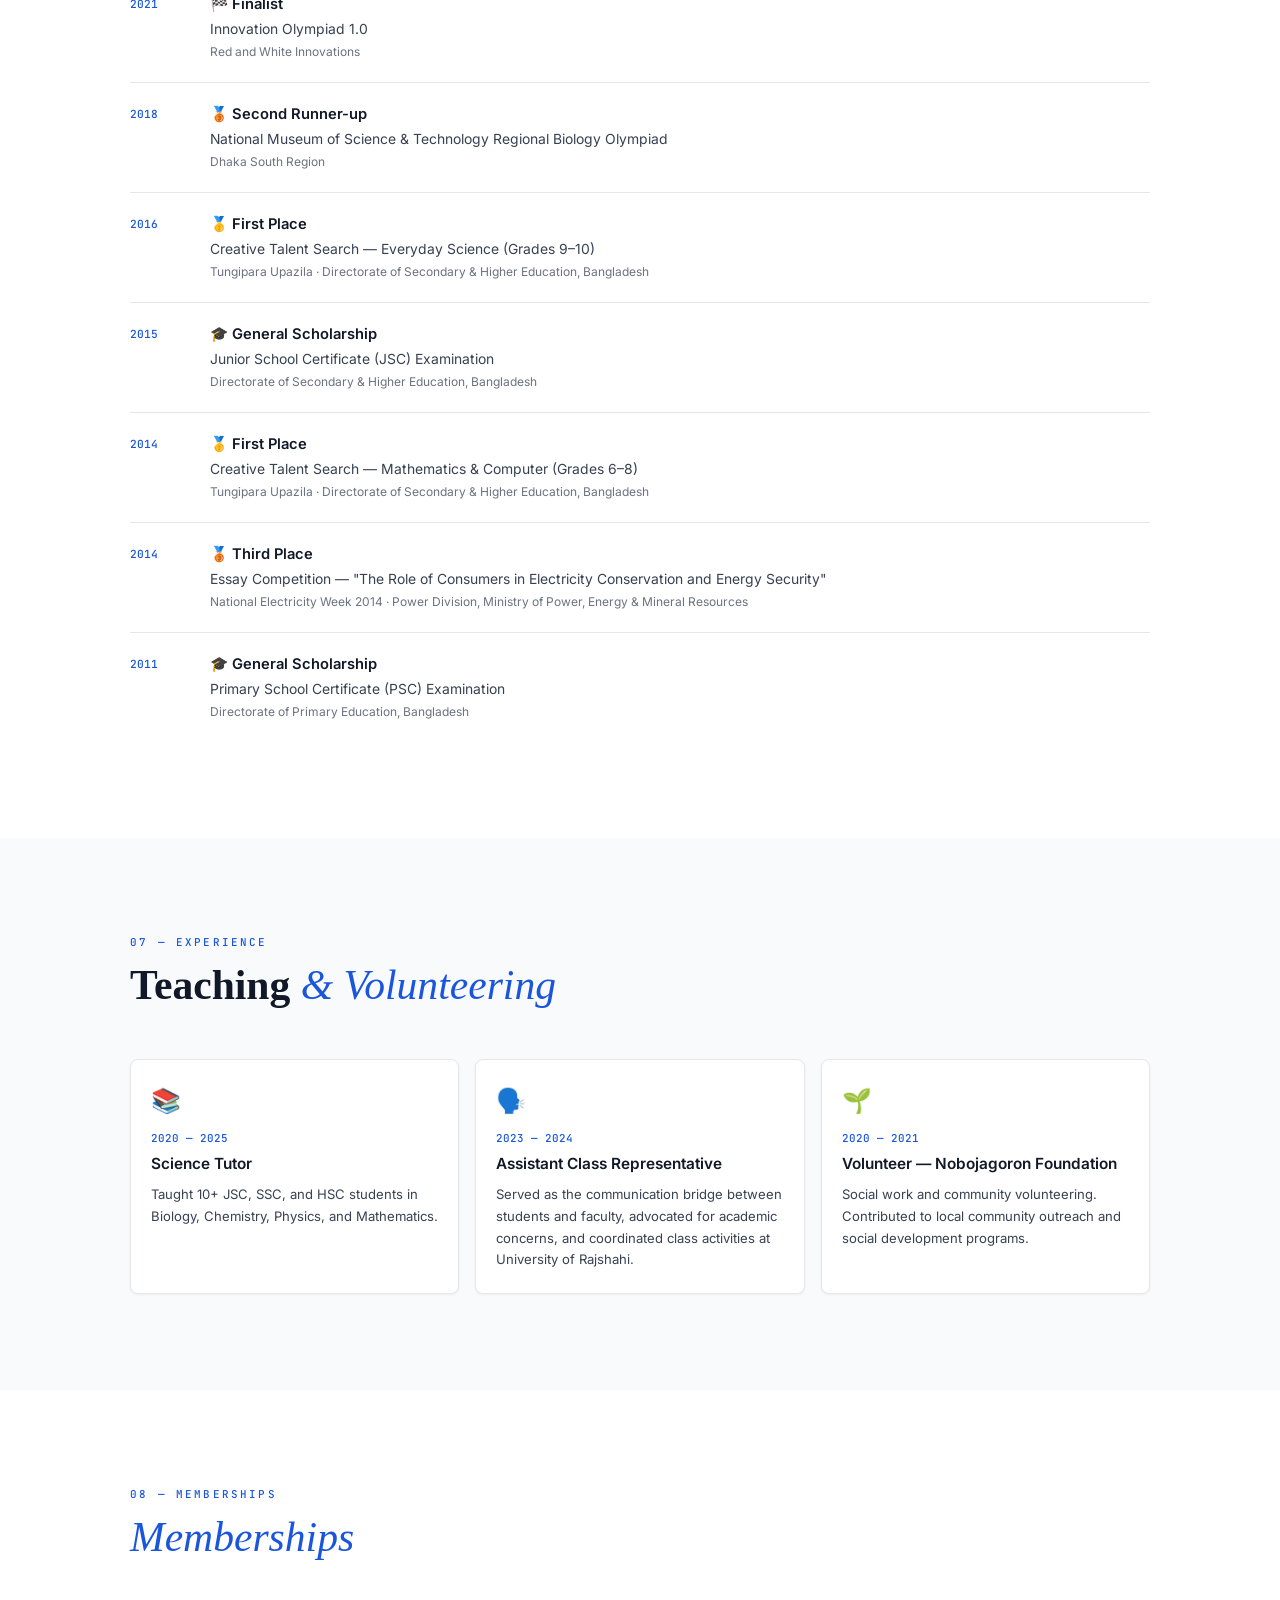
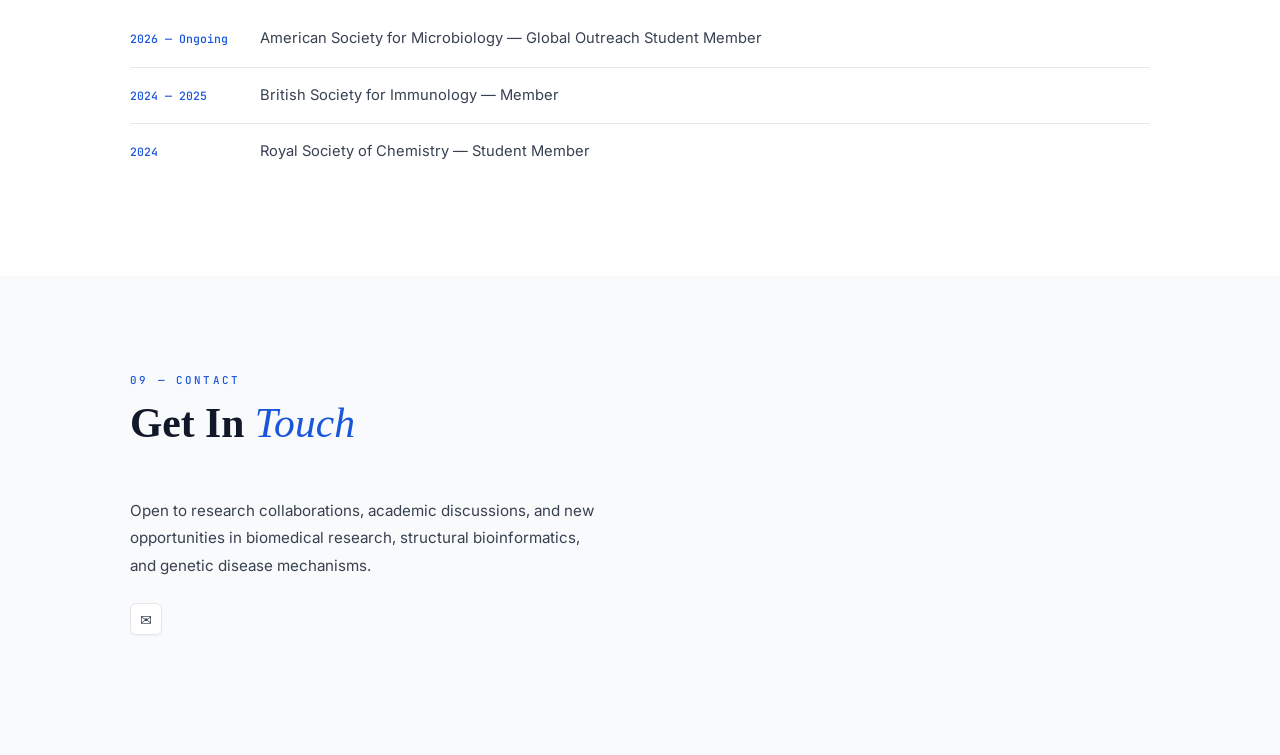
==== commit 085ecdc3: "Add files via upload" ====
--- a/index (1).html
+++ b/index (1).html
@@ -3,7 +3,7 @@
 <head>
   <meta charset="UTF-8" />
   <meta name="viewport" content="width=device-width, initial-scale=1.0"/>
-  <title>Md. Tarikul Islam — Genome Editing & Drug Discovery</title>
+  <title>Md. Tarikul Islam — Structural Bioinformatics &amp; Molecular Biology</title>
   <link rel="preconnect" href="https://fonts.googleapis.com">
   <link rel="preconnect" href="https://fonts.gstatic.com" crossorigin>
   <link href="https://fonts.googleapis.com/css2?family=Inter:wght@400;500;600;700&family=Lora:ital,wght@0,400;0,600;1,400&family=JetBrains+Mono:wght@400;500&display=swap" rel="stylesheet">
@@ -48,15 +48,13 @@
         <h1 class="hero-name">Md. Tarikul Islam</h1>
         <p class="hero-title-line">MSc Researcher · Genetic Engineering &amp; Biotechnology</p>
         <p class="hero-inst-line">University of Rajshahi, Bangladesh</p>
-        <p class="hero-quote">"Searching for solutions through nature's molecules and the precision of genome editing."</p>
+        <p class="hero-quote">"From gene to protein: understanding how molecular change causes disease"</p>
         <div class="hero-disciplines">
-          <span>Genome Editing</span>
-          <span class="sep">·</span>
-          <span>Natural Products</span>
-          <span class="sep">·</span>
-          <span>Drug Discovery</span>
-          <span class="sep">·</span>
-          <span>Cancer</span>
+          <span>Structural Bioinformatics</span>
+          <span class="sep">|</span>
+          <span>Genetic Disease Mechanisms</span>
+          <span class="sep">|</span>
+          <span>Molecular Biology</span>
         </div>
       </div>
     </div>
@@ -91,19 +89,19 @@
     <p class="sec-label">00 — About</p>
     <div class="about-grid">
       <div class="about-sidebar">
-        <div class="avatar"><img src="photo.jpg" alt="Md. Tarikul Islam" style="width:100%;height:100%;object-fit:cover;border-radius:50%;" /></div>
+        
         <div class="info-card">
-          <div class="info-row"><span class="info-key">Location</span><span class="info-val">Tungipara, Gopalganj, Dhaka, Bangladesh</span></div>
+          <div class="info-row"><span class="info-key">Location</span><span class="info-val">Gopalganj, Dhaka, Bangladesh</span></div>
           <div class="info-row"><span class="info-key">Status</span><span class="info-val">MSc Student &nbsp;<span class="badge-green">Ongoing</span></span></div>
           <div class="info-row"><span class="info-key">BSc CGPA</span><span class="info-val bold-green">3.86 / 4.00</span></div>
           <div class="info-row"><span class="info-key">Institution</span><span class="info-val">University of Rajshahi</span></div>
-          <div class="info-row"><span class="info-key">Email</span><span class="info-val"><a href="/cdn-cgi/l/email-protection#f38792819a98869fdd949691c1c7b3949e929a9fdd909c9e" style="color:inherit;text-decoration:none;"><span class="__cf_email__" data-cfemail="c6b2a7b4afadb3aae8a1a3a4f4f286a1aba7afaae8a5a9ab">[email&#160;protected]</span></a></span></div>
+         <div class="info-row"><span class="info-key">Email</span><span class="info-val"><a href="mailto:tarikul.geb24@gmail.com" style="color:inherit;text-decoration:none;">tarikul.geb24@gmail.com</a></span></div>
           <div class="info-row"><span class="info-key">Phone</span><span class="info-val">+880 1755 863611</span></div>
         </div>
       </div>
       <div class="about-body">
-        <h2 class="sec-heading">Bridging Genomics &amp; <em>Public Health</em></h2>
-        <p class="body-text">Research-driven and passionate BSc graduate in Genetic Engineering and Biotechnology, seeking a fully funded scholarship to pursue postgraduate studies in pharmacology, drug discovery, oncology or biomedical research. Dedicated to interdisciplinary collaboration and producing impactful research in the biomedical field.</p></div>
+        <h2 class="sec-heading">Aspiring Biomedical Researcher</h2>
+        <p class="body-text">Research-driven and passionate M.S. student in Genetic Engineering and Biotechnology, seeking to pursue a career in biomedical research. Dedicated to interdisciplinary collaboration between molecular biology and structural biology. My goal is to understand how genetic variants disrupt protein folding and stability, and to apply this understanding to diseases rooted in protein misfolding, such as diabetes and metabolic disorders.</p></div>
       </div>
     </div>
   </div>
@@ -123,7 +121,7 @@
         <div class="tl-right">
           <p class="tl-year">2025 — Ongoing</p>
           <h3 class="tl-degree">MSc in Genetic Engineering &amp; Biotechnology</h3>
-          <p class="tl-inst">University of Rajshahi, Bangladesh · With Thesis</p>
+          <p class="tl-inst">Molecular Biology and Protein Science Laboratory, University of Rajshahi, Bangladesh · Under the supervision of <strong><a href="https://orcid.org/0000-0002-3146-2772" target="_blank" class="org-link">Professor Dr. Md. Abu Reza</a></strong>, Principal Investigator</p>
           <div class="tl-thesis">
             <span class="thesis-tag">Thesis</span>
             <span class="thesis-text">Accelerated Growth and Increased Muscle Mass in Nile Tilapia by CRISPR/Cas9-mediated Knockout</span>
@@ -163,8 +161,8 @@
         <div class="res-header">
           <div>
             <h3 class="res-title">Research Assistant <span class="res-sub">(Volunteering)</span></h3>
-            <p class="res-org">ABCD Laboratory, Bangladesh</p>
-            <p class="res-sup">Under the supervision of <strong>Md. Junaid</strong>, Principal Investigator</p>
+            <p class="res-org"><a href="https://abcdlabbd.org/" target="_blank" class="org-link">Advanced Bioinformatics, Computational Biology and Data Science Laboratory</a>, Bangladesh</p>
+            <p class="res-sup">Under the supervision of <strong><a href="https://orcid.org/0000-0003-3588-4937" target="_blank" class="org-link">Md. Junaid</a></strong>, Principal Investigator</p>
           </div>
           <span class="res-period">2025 — Ongoing</span>
         </div>
@@ -241,7 +239,7 @@
         <span class="pub-num">01</span>
         <div class="pub-body">
           <span class="pub-tag green">Published · Life · 2023</span>
-          <p class="pub-title">Integrated computational approaches for inhibiting sex hormone-binding globulin in male infertility by screening potent phytochemicals.</p>
+          <p class="pub-title"><a href="https://www.mdpi.com/2075-1729/13/2/476" target="_blank" class="pub-title-link">Integrated computational approaches for inhibiting sex hormone-binding globulin in male infertility by screening potent phytochemicals.</a></p>
           <p class="pub-authors">Biswas S, Mita MA, Afrose S, Hasan MR, <strong>Islam MT</strong>, Rahman MA, Ara MJ, Chowdhury MB, Meem HN, Mamunuzzaman M, Ahammad T.</p>
           <p class="pub-journal">Life. 2023 Feb 9;13(2):476.</p>
         </div>
@@ -258,6 +256,15 @@
       <div class="pub-item">
         <span class="pub-num">03</span>
         <div class="pub-body">
+          <span class="pub-tag amber">In Preparation · Ongoing</span>
+          <p class="pub-title">Recent Advances in Understanding the Role of MAPK14 in Disease Mechanisms: A Target for Therapeutic Intervention. <em class="pub-probable">(Probable Title)</em></p>
+          <p class="pub-authors">Akther S<sup>*</sup>, <strong>Islam MT</strong><sup>*</sup>, Junaid M. <span class="pub-equal-note">* Equal contribution</span></p>
+          <p class="pub-journal">Manuscript in preparation</p>
+        </div>
+      </div>
+      <div class="pub-item">
+        <span class="pub-num">04</span>
+        <div class="pub-body">
           <span class="pub-tag blue">Undergraduate Project · 2025</span>
           <p class="pub-title">Unveiling Alzheimer's Disease Hub Genes: A Multi-Dataset Transcriptomic and Drug Repurposing Approach.</p>
           <p class="pub-authors"><strong>Islam MT</strong>, Roy AK.</p>
@@ -276,8 +283,8 @@
     <div class="tr-grid">
       <div>
         <p class="col-title">Trainings</p>
-        <div class="tr-item"><span class="tr-yr">2024</span><div><p class="tr-name">AI Tools for Academic Research</p><p class="tr-org">Advanced Bioinformatics, Computational Biology and Data Science Laboratory, Bangladesh</p><p class="tr-cred">Credential ID: 30121022141</p></div></div>
-        <div class="tr-item"><span class="tr-yr">2023</span><div><p class="tr-name">Computer-Aided Drug Design</p><p class="tr-org">Advanced Bioinformatics, Computational Biology and Data Science Laboratory, Bangladesh</p></div></div>
+        <div class="tr-item"><span class="tr-yr">2024</span><div><p class="tr-name">AI Tools for Academic Research</p><p class="tr-org"><a href="https://abcdlabbd.org/" target="_blank" class="org-link">Advanced Bioinformatics, Computational Biology and Data Science Laboratory</a>, Bangladesh</p><p class="tr-cred">Credential ID: 30121022141</p></div></div>
+        <div class="tr-item"><span class="tr-yr">2023</span><div><p class="tr-name">Computer-Aided Drug Design</p><p class="tr-org"><a href="https://abcdlabbd.org/" target="_blank" class="org-link">Advanced Bioinformatics, Computational Biology and Data Science Laboratory</a>, Bangladesh</p></div></div>
       </div>
       <div>
         <p class="col-title">Courses &amp; Tutorials</p>
@@ -296,11 +303,13 @@
     <p class="sec-label">06 — Recognition</p>
     <h2 class="sec-heading">Honors <em>&amp; Awards</em></h2>
     <div class="aw-list">
+      <div class="aw-item"><span class="aw-yr">2026</span><div><p class="aw-rank">🎓 National Science and Technology (NST) Fellowship</p><p class="aw-ev">MS Research Fellowship</p><p class="aw-org">Ministry of Science and Technology, Government of Bangladesh</p></div></div>
+      <div class="aw-item"><span class="aw-yr">2026</span><div><p class="aw-rank">🎓 General Scholarship</p><p class="aw-ev">Merit based Scholarship</p><p class="aw-org">Faculty of Biological Sciences, University of Rajshahi</p></div></div>
       <div class="aw-item"><span class="aw-yr">2021</span><div><p class="aw-rank">🥉 Second Runner-up</p><p class="aw-ev">Biotech-Notion Negotiation Challenge 2021</p><p class="aw-org">Network of Young Biotechnologists of Bangladesh</p></div></div>
       <div class="aw-item"><span class="aw-yr">2021</span><div><p class="aw-rank">🏁 Finalist</p><p class="aw-ev">Innovation Olympiad 1.0</p><p class="aw-org">Red and White Innovations</p></div></div>
       <div class="aw-item"><span class="aw-yr">2018</span><div><p class="aw-rank">🥉 Second Runner-up</p><p class="aw-ev">National Museum of Science &amp; Technology Regional Biology Olympiad</p><p class="aw-org">Dhaka South Region</p></div></div>
       <div class="aw-item"><span class="aw-yr">2016</span><div><p class="aw-rank">🥇 First Place</p><p class="aw-ev">Creative Talent Search — Everyday Science (Grades 9–10)</p><p class="aw-org">Tungipara Upazila · Directorate of Secondary &amp; Higher Education, Bangladesh</p></div></div>
-      <div class="aw-item"><span class="aw-yr">2015</span><div><p class="aw-rank">🎓 General Scholarship</p><p class="aw-ev">Junior School Certificate (JSC) Examination</p><p class="aw-org">Directorate of Primary Education, Bangladesh</p></div></div>
+      <div class="aw-item"><span class="aw-yr">2015</span><div><p class="aw-rank">🎓 General Scholarship</p><p class="aw-ev">Junior School Certificate (JSC) Examination</p><p class="aw-org">Directorate of Secondary &amp; Higher Education, Bangladesh</p></div></div>
       <div class="aw-item"><span class="aw-yr">2014</span><div><p class="aw-rank">🥇 First Place</p><p class="aw-ev">Creative Talent Search — Mathematics &amp; Computer (Grades 6–8)</p><p class="aw-org">Tungipara Upazila · Directorate of Secondary &amp; Higher Education, Bangladesh</p></div></div>
       <div class="aw-item"><span class="aw-yr">2014</span><div><p class="aw-rank">🥉 Third Place</p><p class="aw-ev">Essay Competition — "The Role of Consumers in Electricity Conservation and Energy Security"</p><p class="aw-org">National Electricity Week 2014 · Power Division, Ministry of Power, Energy &amp; Mineral Resources</p></div></div>
       <div class="aw-item"><span class="aw-yr">2011</span><div><p class="aw-rank">🎓 General Scholarship</p><p class="aw-ev">Primary School Certificate (PSC) Examination</p><p class="aw-org">Directorate of Primary Education, Bangladesh</p></div></div>
@@ -342,16 +351,6 @@
     <h2 class="sec-heading">Get In <em>Touch</em></h2>
     <div class="ct-grid">
       <div>
-        <p class="body-text">Open to research collaborations, academic discussions, and new opportunities in biomedical research, genome editing, and drug discovery.</p>
+        <p class="body-text">Open to research collaborations, academic discussions, and new opportunities in biomedical research, structural bioinformatics, and genetic disease mechanisms.</p>
         <div class="ct-links">
-          <a href="/cdn-cgi/l/email-protection#532732213a38263f7d343631616713343e323a3f7d303c3e" class="ct-row"><span class="ct-icon">✉</span><span class="__cf_email__" data-cfemail="ec988d9e85879980c28b898eded8ac8b818d8580c28f8381">[email&#160;protected]</span></a>
-          <a href="tel:+8801755863611" class="ct-row"><span class="ct-icon">☎</span>+880 1755 863611</a>
-          <div class="ct-row"><span class="ct-icon">📍</span>Tungipara, Gopalganj, Dhaka, Bangladesh</div>
-        </div>
-        <div class="socials">
-          <a href="#" class="soc-btn">in</a>
-          <a href="#" class="soc-btn">iD</a>
-          <a href="#" class="soc-btn">RG</a>
-          <a href="#" class="soc-btn">GS</a>
-        </div>
-      </div>+         <a href="mailto:tarikul.geb24@gmail.com" class="ct-row"><span class="ct-icon">✉</span><span class
--- a/styles.css
+++ b/styles.css
@@ -0,0 +1,543 @@
+/* ============================================
+   MD. TARIKUL ISLAM — CLEAN LIGHT PORTFOLIO
+   ============================================ */
+
+* { box-sizing: border-box; margin: 0; padding: 0; }
+html { scroll-behavior: smooth; }
+
+body {
+  background-color: #ffffff;
+  color: #111827;
+  font-family: 'Inter', system-ui, Arial, sans-serif;
+  font-size: 16px;
+  line-height: 1.6;
+  overflow-x: hidden;
+}
+
+/* SCROLLBAR */
+::-webkit-scrollbar { width: 5px; }
+::-webkit-scrollbar-track { background: #f3f4f6; }
+::-webkit-scrollbar-thumb { background: #1a56db; border-radius: 4px; }
+
+/* ====== NAV ====== */
+.nav {
+  position: fixed; top: 0; left: 0; right: 0; z-index: 999;
+  display: flex; align-items: center; justify-content: space-between;
+  padding: 14px 48px;
+  background-color: rgba(255,255,255,0.95);
+  border-bottom: 1px solid #e5e7eb;
+  backdrop-filter: blur(10px);
+}
+.nav-logo { font-family: 'JetBrains Mono', monospace; font-size: 0.85rem; font-weight: 500; color: #1a56db; letter-spacing: 0.15em; }
+.nav-links { display: flex; gap: 28px; list-style: none; }
+.nav-links a { font-size: 0.82rem; font-weight: 500; color: #374151; text-decoration: none; transition: color 0.2s; }
+.nav-links a:hover { color: #1a56db; }
+.hamburger { display: none; flex-direction: column; gap: 5px; background: none; border: none; cursor: pointer; }
+.hamburger span { display: block; width: 22px; height: 2px; background: #374151; border-radius: 2px; }
+
+/* MOBILE MENU */
+.mob-menu {
+  display: none; position: fixed; inset: 0; z-index: 998;
+  background-color: #ffffff;
+  flex-direction: column; align-items: center; justify-content: center; gap: 8px;
+}
+.mob-menu.open { display: flex; }
+.mob-link { font-size: 1.5rem; font-weight: 600; color: #111827; text-decoration: none; padding: 12px 0; }
+.mob-link:hover { color: #1a56db; }
+.mob-close { position: absolute; top: 20px; right: 24px; font-size: 1.5rem; background: none; border: none; cursor: pointer; color: #374151; }
+
+/* ====== HERO ====== */
+.hero {
+  position: relative;
+  min-height: 100vh;
+  background-color: #f8faff;
+  background-image: linear-gradient(135deg, #eef2ff 0%, #f8faff 60%, #f0fdf4 100%);
+  display: flex; align-items: center; justify-content: center;
+  text-align: center; padding: 100px 24px 60px;
+  overflow: hidden;
+}
+#dna-canvas {
+  position: absolute; inset: 0;
+  width: 100%; height: 100%;
+  pointer-events: none; opacity: 0.07;
+}
+.hero-inner { position: relative; z-index: 1; max-width: 700px; }
+.hero-badge {
+  display: inline-block;
+  font-size: 0.72rem; font-weight: 600; letter-spacing: 0.1em; text-transform: uppercase;
+  color: #1a56db; background-color: rgba(26,86,219,0.07);
+  border: 1px solid rgba(26,86,219,0.2); border-radius: 99px;
+  padding: 6px 16px; margin-bottom: 24px;
+}
+
+/* NAME — single h1, one font, one size, one colour */
+.hero-name {
+  font-family: 'Lora', Georgia, serif;
+  font-size: clamp(2.8rem, 6vw, 4.8rem);
+  font-weight: 600;
+  color: #111827;
+  line-height: 1.15;
+  margin-bottom: 20px;
+}
+
+.hero-quote {
+  font-family: 'Lora', Georgia, serif;
+  font-size: 1.05rem; font-style: italic; font-weight: 400;
+  color: #6b7280; line-height: 1.75; margin-bottom: 24px; max-width: 560px; margin-left: auto; margin-right: auto;
+}
+.hero-tags { display: flex; flex-wrap: wrap; gap: 8px; justify-content: center; margin-bottom: 32px; }
+.hero-tags span { font-size: 0.78rem; font-weight: 500; color: #374151; background-color: #ffffff; border: 1px solid #d1d5db; border-radius: 99px; padding: 5px 14px; }
+.hero-btns { display: flex; gap: 12px; justify-content: center; flex-wrap: wrap; margin-bottom: 48px; }
+
+/* BUTTONS */
+.btn-blue { display: inline-block; padding: 11px 28px; background-color: transparent; color: #374151; font-size: 0.84rem; font-weight: 600; text-decoration: none; border-radius: 8px; border: 2px solid #d1d5db; transition: all 0.2s; cursor: pointer; }
+.btn-blue:hover { border-color: #1a56db; color: #1a56db; }
+.btn-blue.full { width: 100%; text-align: center; }
+.btn-outline { display: inline-block; padding: 11px 28px; background-color: transparent; color: #374151; font-size: 0.84rem; font-weight: 600; text-decoration: none; border-radius: 8px; border: 2px solid #d1d5db; transition: all 0.2s; }
+.btn-outline:hover { border-color: #1a56db; color: #1a56db; }
+
+/* ====== SECTIONS ====== */
+.sec { padding: 96px 0; }
+.sec.white { background-color: #ffffff; }
+.sec.gray  { background-color: #f9fafb; }
+.wrap { max-width: 1100px; margin: 0 auto; padding: 0 40px; }
+
+.sec-label { font-family: 'JetBrains Mono', monospace; font-size: 0.68rem; font-weight: 500; letter-spacing: 0.2em; text-transform: uppercase; color: #1a56db; margin-bottom: 10px; }
+.sec-heading { font-family: 'Lora', Georgia, serif; font-size: clamp(1.8rem, 3.5vw, 2.6rem); font-weight: 600; color: #111827; line-height: 1.2; margin-bottom: 48px; }
+.sec-heading em { font-style: italic; color: #1a56db; font-weight: 400; }
+.sub-label { font-size: 0.68rem; font-weight: 600; letter-spacing: 0.12em; text-transform: uppercase; color: #9ca3af; margin-bottom: 16px; }
+.body-text { font-size: 0.95rem; color: #374151; line-height: 1.8; margin-bottom: 14px; }
+.col-title { font-size: 0.7rem; font-weight: 700; letter-spacing: 0.12em; text-transform: uppercase; color: #1a56db; margin-bottom: 16px; padding-bottom: 10px; border-bottom: 2px solid #1a56db; }
+
+/* ====== ABOUT ====== */
+.about-grid { display: grid; grid-template-columns: 280px 1fr; gap: 64px; align-items: start; }
+.avatar { width: 180px; height: 180px; border-radius: 50%; background-color: #eef2ff; border: 3px solid #dbeafe; display: flex; align-items: center; justify-content: center; margin: 0 auto 24px; font-family: 'Lora', serif; font-size: 2.8rem; font-weight: 600; color: #1a56db; }
+.info-card { background-color: #f9fafb; border: 1px solid #e5e7eb; border-radius: 8px; padding: 18px; }
+.info-row { display: flex; flex-direction: column; gap: 2px; padding: 10px 0; border-bottom: 1px solid #e5e7eb; }
+.info-row:last-child { border-bottom: none; }
+.info-key { font-size: 0.62rem; font-weight: 700; letter-spacing: 0.12em; text-transform: uppercase; color: #9ca3af; }
+.info-val { font-size: 0.87rem; color: #374151; }
+.bold-green { font-family: 'JetBrains Mono', monospace; font-weight: 700; color: #057a55; font-size: 0.9rem !important; }
+.badge-green { display: inline-block; padding: 1px 8px; background-color: #ecfdf5; color: #057a55; font-size: 0.6rem; font-weight: 600; border-radius: 99px; border: 1px solid #a7f3d0; }
+.memberships { margin-top: 28px; }
+.mem-row { display: flex; gap: 12px; align-items: baseline; padding: 9px 0; border-bottom: 1px solid #e5e7eb; }
+.mem-row:last-child { border-bottom: none; }
+.mem-year { font-family: 'JetBrains Mono', monospace; font-size: 0.68rem; font-weight: 500; color: #1a56db; min-width: 34px; }
+.mem-name { font-size: 0.85rem; color: #374151; }
+
+/* ====== TIMELINE ====== */
+.timeline { display: flex; flex-direction: column; }
+.tl-item { display: grid; grid-template-columns: 24px 1fr; gap: 24px; }
+.tl-left { display: flex; flex-direction: column; align-items: center; }
+.tl-dot { width: 12px; height: 12px; border-radius: 50%; background-color: #ffffff; border: 2px solid #d1d5db; margin-top: 4px; flex-shrink: 0; }
+.tl-dot.active { background-color: #1a56db; border-color: #1a56db; box-shadow: 0 0 0 4px rgba(26,86,219,0.1); }
+.tl-line { width: 1px; flex: 1; background-color: #e5e7eb; min-height: 40px; margin-top: 6px; }
+.tl-right { padding-bottom: 52px; }
+.tl-year { font-family: 'JetBrains Mono', monospace; font-size: 0.7rem; font-weight: 500; color: #1a56db; margin-bottom: 5px; }
+.tl-degree { font-size: 1.12rem; font-weight: 600; color: #111827; margin-bottom: 4px; }
+.tl-inst { font-size: 0.82rem; color: #6b7280; margin-bottom: 12px; }
+.tl-cgpa { font-family: 'JetBrains Mono', monospace; font-size: 0.8rem; font-weight: 700; color: #057a55; margin-bottom: 12px; }
+.tl-thesis { display: flex; gap: 10px; align-items: flex-start; background-color: rgba(26,86,219,0.04); border-left: 3px solid #1a56db; padding: 12px 14px; border-radius: 0 8px 8px 0; margin-bottom: 12px; }
+.thesis-tag { font-size: 0.6rem; font-weight: 700; letter-spacing: 0.12em; text-transform: uppercase; color: #1a56db; flex-shrink: 0; padding-top: 2px; }
+.thesis-text { font-family: 'Lora', serif; font-size: 0.93rem; font-style: italic; color: #374151; line-height: 1.55; }
+.tl-chips { display: flex; gap: 6px; flex-wrap: wrap; }
+.tl-chips span { padding: 3px 10px; background-color: #ffffff; border: 1px solid #e5e7eb; border-radius: 99px; font-size: 0.68rem; font-weight: 500; color: #6b7280; }
+
+/* ====== RESEARCH ====== */
+.res-card { display: flex; border: 1px solid #e5e7eb; border-radius: 8px; overflow: hidden; margin-bottom: 28px; background-color: #ffffff; box-shadow: 0 1px 3px rgba(0,0,0,0.06); }
+.res-bar { width: 4px; flex-shrink: 0; background: linear-gradient(to bottom, #1a56db, #0e9f6e); }
+.res-body { padding: 24px 28px; }
+.res-header { display: flex; justify-content: space-between; align-items: flex-start; flex-wrap: wrap; gap: 8px; margin-bottom: 6px; }
+.res-title { font-size: 1.05rem; font-weight: 600; color: #111827; }
+.res-sub { font-size: 0.85rem; font-weight: 400; color: #6b7280; }
+.res-period { font-family: 'JetBrains Mono', monospace; font-size: 0.7rem; font-weight: 500; color: #1a56db; }
+.res-org { font-size: 0.82rem; color: #6b7280; margin-bottom: 3px; }
+.res-sup { font-size: 0.84rem; color: #6b7280; font-style: italic; margin-bottom: 16px; }
+.res-list { list-style: none; display: flex; flex-direction: column; gap: 6px; }
+.res-list li { display: flex; gap: 10px; font-size: 0.88rem; color: #374151; }
+.res-list li::before { content: '→'; color: #1a56db; flex-shrink: 0; font-size: 0.8rem; margin-top: 2px; }
+.ms-card { background-color: #ffffff; border: 1px solid #e5e7eb; border-radius: 8px; padding: 20px 24px; box-shadow: 0 1px 3px rgba(0,0,0,0.06); }
+.ms-authors { font-family: 'JetBrains Mono', monospace; font-size: 0.72rem; font-weight: 500; color: #1a56db; margin-bottom: 5px; }
+.ms-title { font-family: 'Lora', serif; font-size: 0.95rem; font-style: italic; color: #374151; margin-bottom: 10px; line-height: 1.55; }
+.ms-status { display: flex; align-items: center; gap: 7px; font-size: 0.72rem; font-weight: 600; color: #92400e; }
+.dot-amber { width: 6px; height: 6px; border-radius: 50%; background-color: #d97706; animation: pulse 2s infinite; }
+@keyframes pulse { 0%,100%{opacity:1} 50%{opacity:0.4} }
+
+/* ====== SKILLS ====== */
+.skills-grid { display: grid; grid-template-columns: repeat(3, 1fr); gap: 16px; }
+.skill-card { background-color: #ffffff; border: 1px solid #e5e7eb; border-radius: 8px; padding: 20px; box-shadow: 0 1px 3px rgba(0,0,0,0.05); transition: box-shadow 0.2s; }
+.skill-card:hover { box-shadow: 0 4px 12px rgba(0,0,0,0.08); }
+.sk-icon { font-size: 1.4rem; margin-bottom: 10px; }
+.sk-title { font-size: 0.88rem; font-weight: 600; color: #111827; margin-bottom: 12px; padding-bottom: 10px; border-bottom: 1px solid #e5e7eb; }
+.chips { display: flex; flex-wrap: wrap; gap: 5px; }
+.chips span { display: inline-block; padding: 3px 9px; background-color: #f3f4f6; border: 1px solid #e5e7eb; border-radius: 4px; font-size: 0.7rem; color: #374151; transition: all 0.15s; }
+.chips span:hover { border-color: #1a56db; color: #1a56db; background-color: #eef2ff; }
+
+/* ====== PUBLICATIONS ====== */
+.pub-list { display: flex; flex-direction: column; }
+.pub-item { display: grid; grid-template-columns: 40px 1fr; gap: 20px; padding: 28px 0; border-bottom: 1px solid #e5e7eb; }
+.pub-item:last-child { border-bottom: none; }
+.pub-num { font-family: 'JetBrains Mono', monospace; font-size: 0.68rem; color: #9ca3af; padding-top: 4px; }
+.pub-tag { display: inline-block; padding: 2px 9px; border-radius: 99px; font-size: 0.62rem; font-weight: 600; text-transform: uppercase; margin-bottom: 8px; }
+.pub-tag.green { background-color: #ecfdf5; color: #057a55; border: 1px solid #a7f3d0; }
+.pub-tag.amber { background-color: #fffbeb; color: #92400e; border: 1px solid #fde68a; }
+.pub-tag.blue  { background-color: #eef2ff; color: #1a56db; border: 1px solid #bfdbfe; }
+.pub-title { font-size: 0.95rem; font-weight: 600; color: #111827; margin-bottom: 6px; line-height: 1.5; }
+.pub-authors { font-size: 0.8rem; color: #6b7280; margin-bottom: 4px; line-height: 1.5; }
+.pub-journal { font-family: 'JetBrains Mono', monospace; font-size: 0.7rem; color: #1a56db; }
+.pub-title-link { color: inherit; text-decoration: none; border-bottom: 1px solid #d1d5db; transition: color 0.2s, border-color 0.2s; }
+.pub-title-link:hover { color: #1a56db; border-bottom-color: #1a56db; }
+.pub-probable { font-weight: 400; color: #9ca3af; font-style: italic; }
+.pub-equal-note { font-size: 0.75rem; color: #9ca3af; font-style: italic; }
+.org-link { color: inherit; text-decoration: none; border-bottom: 1px dotted #9ca3af; transition: color 0.2s, border-color 0.2s; }
+.org-link:hover { color: #1a56db; border-bottom-color: #1a56db; }
+.pub-title-link { color: inherit; text-decoration: none; border-bottom: 1px solid #d1d5db; transition: color 0.2s, border-color 0.2s; }
+.pub-title-link:hover { color: #1a56db; border-bottom-color: #1a56db; }
+.pub-probable { font-weight: 400; color: #9ca3af; font-style: italic; }
+.pub-equal-note { font-size: 0.75rem; color: #9ca3af; font-style: italic; }
+.org-link { color: inherit; text-decoration: none; border-bottom: 1px dotted #9ca3af; transition: color 0.2s, border-color 0.2s; }
+.org-link:hover { color: #1a56db; border-bottom-color: #1a56db; }
+
+/* ====== TRAINING ====== */
+.tr-grid { display: grid; grid-template-columns: 1fr 1fr; gap: 52px; }
+.tr-item { display: flex; gap: 14px; padding: 13px 0; border-bottom: 1px solid #e5e7eb; }
+.tr-item:last-child { border-bottom: none; }
+.tr-yr { font-family: 'JetBrains Mono', monospace; font-size: 0.7rem; font-weight: 500; color: #1a56db; min-width: 36px; padding-top: 2px; }
+.tr-name { font-size: 0.9rem; font-weight: 600; color: #111827; margin-bottom: 2px; }
+.tr-org  { font-size: 0.77rem; color: #6b7280; line-height: 1.45; }
+.tr-cred { font-family: 'JetBrains Mono', monospace; font-size: 0.63rem; color: #0e9f6e; margin-top: 3px; }
+
+/* ====== AWARDS ====== */
+.aw-list { display: flex; flex-direction: column; }
+.aw-item { display: grid; grid-template-columns: 60px 1fr; gap: 20px; padding: 20px 0; border-bottom: 1px solid #e5e7eb; transition: padding-left 0.2s; }
+.aw-item:hover { padding-left: 6px; }
+.aw-item:last-child { border-bottom: none; }
+.aw-yr  { font-family: 'JetBrains Mono', monospace; font-size: 0.7rem; font-weight: 500; color: #1a56db; padding-top: 3px; }
+.aw-rank { font-size: 0.92rem; font-weight: 600; color: #111827; margin-bottom: 2px; }
+.aw-ev   { font-size: 0.87rem; color: #374151; margin-bottom: 2px; }
+.aw-org  { font-size: 0.75rem; color: #6b7280; }
+
+/* ====== EXPERIENCE ====== */
+.exp-grid { display: grid; grid-template-columns: repeat(3,1fr); gap: 16px; }
+.exp-card { background-color: #ffffff; border: 1px solid #e5e7eb; border-radius: 8px; padding: 22px 20px; box-shadow: 0 1px 3px rgba(0,0,0,0.05); transition: box-shadow 0.2s; }
+.exp-card:hover { box-shadow: 0 4px 12px rgba(0,0,0,0.08); }
+.exp-icon { font-size: 1.5rem; margin-bottom: 10px; }
+.exp-period { font-family: 'JetBrains Mono', monospace; font-size: 0.68rem; font-weight: 500; color: #1a56db; margin-bottom: 4px; }
+.exp-role { font-size: 0.96rem; font-weight: 600; color: #111827; margin-bottom: 8px; }
+.exp-desc { font-size: 0.82rem; color: #374151; line-height: 1.65; }
+
+/* ====== REFEREES ====== */
+.ref-grid { display: grid; grid-template-columns: 1fr 1fr; gap: 20px; }
+.ref-card { display: flex; gap: 16px; background-color: #ffffff; border: 1px solid #e5e7eb; border-radius: 8px; padding: 22px 20px; box-shadow: 0 1px 3px rgba(0,0,0,0.05); transition: box-shadow 0.2s; }
+.ref-card:hover { box-shadow: 0 4px 12px rgba(0,0,0,0.08); }
+.ref-av { width: 48px; height: 48px; border-radius: 50%; background-color: #eef2ff; border: 1px solid #bfdbfe; display: flex; align-items: center; justify-content: center; font-family: 'JetBrains Mono', monospace; font-size: 0.7rem; font-weight: 700; color: #1a56db; flex-shrink: 0; }
+.ref-name { font-size: 0.98rem; font-weight: 700; color: #111827; margin-bottom: 3px; }
+.ref-pos  { font-size: 0.78rem; color: #374151; margin-bottom: 2px; line-height: 1.4; }
+.ref-lab  { font-size: 0.75rem; color: #6b7280; font-style: italic; margin-bottom: 2px; }
+.ref-inst { font-size: 0.75rem; font-weight: 500; color: #1a56db; margin-bottom: 6px; }
+.ref-rel  { display: inline-block; padding: 2px 8px; background-color: #eef2ff; border: 1px solid #bfdbfe; border-radius: 99px; font-size: 0.62rem; font-weight: 600; color: #1a56db; margin-bottom: 12px; }
+.ref-contact { display: flex; flex-direction: column; gap: 2px; }
+.ref-contact a, .ref-contact span { font-size: 0.75rem; color: #6b7280; text-decoration: none; }
+.ref-contact a:hover { color: #1a56db; text-decoration: underline; }
+
+/* ====== CONTACT ====== */
+.ct-grid { display: grid; grid-template-columns: 1fr 1fr; gap: 64px; align-items: start; }
+.ct-links { display: flex; flex-direction: column; gap: 12px; margin: 24px 0; }
+.ct-row { display: flex; align-items: center; gap: 12px; font-size: 0.88rem; color: #374151; text-decoration: none; transition: color 0.2s; }
+.ct-row:hover { color: #1a56db; }
+.ct-icon { width: 32px; height: 32px; background-color: #ffffff; border: 1px solid #e5e7eb; border-radius: 6px; display: flex; align-items: center; justify-content: center; font-size: 0.9rem; flex-shrink: 0; box-shadow: 0 1px 2px rgba(0,0,0,0.05); }
+.socials { display: flex; gap: 8px; }
+.soc-btn { width: 38px; height: 38px; background-color: #ffffff; border: 1px solid #e5e7eb; border-radius: 6px; display: flex; align-items: center; justify-content: center; font-size: 0.68rem; font-weight: 700; color: #374151; text-decoration: none; transition: all 0.2s; }
+.soc-btn:hover { border-color: #1a56db; color: #1a56db; }
+
+/* CONTACT FORM */
+.ct-form { display: flex; flex-direction: column; gap: 14px; }
+.fg { position: relative; }
+.fg input, .fg textarea {
+  width: 100%; background-color: #ffffff; border: 1px solid #d1d5db;
+  border-radius: 8px; padding: 18px 14px 8px; color: #111827;
+  font-family: 'Inter', sans-serif; font-size: 0.9rem; outline: none; resize: none;
+  transition: border-color 0.2s, box-shadow 0.2s;
+}
+.fg input:focus, .fg textarea:focus { border-color: #1a56db; box-shadow: 0 0 0 3px rgba(26,86,219,0.1); }
+.fg label { position: absolute; left: 14px; top: 13px; font-size: 0.78rem; font-weight: 500; color: #9ca3af; pointer-events: none; transition: all 0.18s; }
+.fg textarea ~ label { top: 13px; }
+.fg input:not(:placeholder-shown) ~ label,
+.fg input:focus ~ label,
+.fg textarea:not(:placeholder-shown) ~ label,
+.fg textarea:focus ~ label { top: 5px; font-size: 0.58rem; color: #1a56db; font-weight: 600; }
+
+/* ====== FOOTER ====== */
+.footer { padding: 36px 0; border-top: 1px solid #e5e7eb; background-color: #ffffff; }
+.ft-grid { display: flex; justify-content: space-between; align-items: center; flex-wrap: wrap; gap: 16px; }
+.ft-name { font-size: 0.98rem; font-weight: 700; color: #111827; margin-bottom: 3px; }
+.ft-tag  { font-size: 0.73rem; color: #6b7280; }
+.ft-copy { font-size: 0.7rem; color: #9ca3af; text-align: right; line-height: 1.6; }
+
+/* ====== SCROLL REVEAL ====== */
+.reveal { opacity: 0; transform: translateY(18px); transition: opacity 0.6s ease, transform 0.6s ease; }
+.reveal.visible { opacity: 1; transform: translateY(0); }
+
+/* ====== RESPONSIVE ====== */
+@media (max-width: 1024px) {
+  .skills-grid { grid-template-columns: 1fr 1fr; }
+  .about-grid  { grid-template-columns: 1fr; gap: 32px; }
+}
+@media (max-width: 768px) {
+  .nav { padding: 14px 20px; }
+  .nav-links { display: none; }
+  .hamburger { display: flex; }
+  .wrap { padding: 0 20px; }
+  .sec { padding: 64px 0; }
+  .skills-grid { grid-template-columns: 1fr; }
+  .exp-grid    { grid-template-columns: 1fr; }
+  .ref-grid    { grid-template-columns: 1fr; }
+  .ct-grid     { grid-template-columns: 1fr; gap: 36px; }
+  .tr-grid     { grid-template-columns: 1fr; }
+  .ft-grid     { flex-direction: column; }
+  .ft-copy     { text-align: left; }
+  .ref-card    { flex-direction: column; }
+}
+@media (max-width: 480px) {
+  .hero-btns   { flex-direction: column; }
+  .tl-item     { grid-template-columns: 20px 1fr; gap: 14px; }
+  .btn-blue, .btn-outline { text-align: center; }
+}
+
+/* ====== ACADEMIC PROFILES ====== */
+.academic-profiles { margin-top: 28px; }
+.profile-links { display: flex; flex-wrap: wrap; gap: 10px; margin-top: 12px; }
+.profile-btn {
+  display: inline-flex; align-items: center; gap: 8px;
+  padding: 9px 18px;
+  background-color: #ffffff;
+  border: 1px solid #e5e7eb;
+  border-radius: 8px;
+  font-size: 0.82rem; font-weight: 500;
+  color: #374151;
+  text-decoration: none;
+  box-shadow: 0 1px 3px rgba(0,0,0,0.06);
+  transition: all 0.2s;
+}
+.profile-btn:hover { border-color: #1a56db; color: #1a56db; box-shadow: 0 2px 8px rgba(26,86,219,0.12); }
+.profile-btn svg { flex-shrink: 0; }
+
+/* ====== MEMBERSHIPS LIST ====== */
+.mem-list { display: flex; flex-direction: column; }
+.mem-row-full {
+  display: flex; align-items: baseline; gap: 20px;
+  padding: 16px 0; border-bottom: 1px solid #e5e7eb;
+}
+.mem-row-full:last-child { border-bottom: none; }
+.mem-row-full .mem-year {
+  font-family: 'JetBrains Mono', monospace;
+  font-size: 0.72rem; font-weight: 500;
+  color: #1a56db; min-width: 110px; flex-shrink: 0;
+}
+.mem-row-full .mem-name { font-size: 0.92rem; color: #374151; }
+
+/* ====== HERO SOCIAL PROFILE BUTTONS ====== */
+.hero-socials {
+  display: flex; flex-wrap: wrap; gap: 10px;
+  justify-content: center; margin-bottom: 20px;
+}
+.hero-soc-btn {
+  display: inline-flex; align-items: center; gap: 8px;
+  padding: 9px 18px;
+  border-radius: 8px;
+  font-size: 0.82rem; font-weight: 600;
+  text-decoration: none;
+  border: 2px solid transparent;
+  transition: all 0.2s;
+}
+/* LinkedIn — official blue */
+.hero-soc-btn.linkedin { background-color: #0a66c2; color: #ffffff; }
+.hero-soc-btn.linkedin:hover { background-color: #004182; }
+/* ORCID — official green */
+.hero-soc-btn.orcid { background-color: #a6ce39; color: #ffffff; }
+.hero-soc-btn.orcid:hover { background-color: #89ab2e; }
+/* Clarivate — official violet */
+.hero-soc-btn.clarivate { background-color: #5e2d91; color: #ffffff; }
+.hero-soc-btn.clarivate:hover { background-color: #4a2273; }
+/* Google Scholar — official blue */
+.hero-soc-btn.gscholar { background-color: #4285f4; color: #ffffff; }
+.hero-soc-btn.gscholar:hover { background-color: #2b6fda; }
+
+/* ====== HERO DISCIPLINES (below social) ====== */
+.hero-disciplines {
+  display: flex; align-items: center; gap: 10px;
+  flex-wrap: wrap; justify-content: center;
+  font-size: 0.8rem; font-weight: 500;
+  color: #6b7280; margin-bottom: 28px;
+}
+.hero-disciplines .sep { color: #d1d5db; }
+
+/* ====== HERO PROFILE LINKS (under name) ====== */
+.hero-profile-links {
+  display: flex;
+  flex-wrap: wrap;
+  gap: 12px;
+  justify-content: center;
+  margin-top: 32px;
+  margin-bottom: 4px;
+}
+.hpl-btn {
+  display: inline-flex;
+  align-items: center;
+  gap: 8px;
+  padding: 10px 20px;
+  border-radius: 8px;
+  font-size: 0.82rem;
+  font-weight: 600;
+  text-decoration: none;
+  transition: all 0.2s;
+  border: 2px solid transparent;
+  letter-spacing: 0.01em;
+}
+/* LinkedIn — brand blue */
+.hpl-btn.linkedin {
+  background-color: #0077b5;
+  color: #ffffff;
+  border-color: #0077b5;
+}
+.hpl-btn.linkedin:hover {
+  background-color: #005e93;
+  border-color: #005e93;
+  box-shadow: 0 4px 14px rgba(0,119,181,0.35);
+  transform: translateY(-2px);
+}
+/* ORCID — brand green */
+.hpl-btn.orcid {
+  background-color: #a6ce39;
+  color: #ffffff;
+  border-color: #a6ce39;
+}
+.hpl-btn.orcid:hover {
+  background-color: #8db82e;
+  border-color: #8db82e;
+  box-shadow: 0 4px 14px rgba(166,206,57,0.35);
+  transform: translateY(-2px);
+}
+/* Clarivate — brand purple */
+.hpl-btn.clarivate {
+  background-color: #5c2d91;
+  color: #ffffff;
+  border-color: #5c2d91;
+}
+.hpl-btn.clarivate:hover {
+  background-color: #4a2275;
+  border-color: #4a2275;
+  box-shadow: 0 4px 14px rgba(92,45,145,0.35);
+  transform: translateY(-2px);
+}
+/* Google Scholar — brand blue */
+.hpl-btn.gscholar {
+  background-color: #4285f4;
+  color: #ffffff;
+  border-color: #4285f4;
+}
+.hpl-btn.gscholar:hover {
+  background-color: #2c6fd4;
+  border-color: #2c6fd4;
+  box-shadow: 0 4px 14px rgba(66,133,244,0.35);
+  transform: translateY(-2px);
+}
+
+/* ====== HERO DISCIPLINES (now below buttons) ====== */
+.hero-disciplines {
+  display: flex;
+  align-items: center;
+  gap: 10px;
+  flex-wrap: wrap;
+  justify-content: center;
+  font-size: 0.8rem;
+  font-weight: 500;
+  color: #6b7280;
+}
+.hero-disciplines .sep { color: #d1d5db; }
+
+/* ====== HERO PHOTO LAYOUT ====== */
+.hero-inner {
+  text-align: left !important;
+}
+.hero-top {
+  display: flex;
+  align-items: center;
+  gap: 48px;
+  margin-bottom: 32px;
+  text-align: left;
+}
+.hero-photo-wrap {
+  flex-shrink: 0;
+  width: 200px;
+  height: 200px;
+  border-radius: 50%;
+  overflow: hidden;
+  border: 4px solid #ffffff;
+  box-shadow: 0 8px 32px rgba(26,86,219,0.18), 0 2px 8px rgba(0,0,0,0.1);
+  background-color: #eef2ff;
+}
+.hero-photo {
+  width: 100%;
+  height: 100%;
+  object-fit: cover;
+  display: block;
+}
+.hero-text {
+  flex: 1;
+}
+.hero-text .hero-name {
+  font-family: 'Lora', Georgia, serif;
+  font-size: clamp(2.2rem, 4.5vw, 3.8rem);
+  font-weight: 600;
+  color: #111827;
+  line-height: 1.1;
+  margin-bottom: 8px;
+  text-align: left;
+}
+.hero-title-line {
+  font-size: 0.92rem;
+  font-weight: 600;
+  color: #1a56db;
+  margin-bottom: 2px;
+  letter-spacing: 0.01em;
+}
+.hero-inst-line {
+  font-size: 0.85rem;
+  color: #6b7280;
+  margin-bottom: 16px;
+}
+.hero-text .hero-quote {
+  font-family: 'Lora', Georgia, serif;
+  font-size: 0.95rem;
+  font-style: italic;
+  color: #6b7280;
+  line-height: 1.7;
+  margin-bottom: 16px;
+  max-width: 520px;
+}
+.hero-text .hero-disciplines {
+  justify-content: flex-start;
+  margin-bottom: 0;
+}
+
+/* Centre the profile links + buttons below the top block */
+.hero-profile-links,
+.hero-btns {
+  justify-content: center;
+}
+
+/* ====== RESPONSIVE ====== */
+@media (max-width: 640px) {
+  .hero-top {
+    flex-direction: column;
+    align-items: center;
+    text-align: center;
+    gap: 24px;
+  }
+  .hero-photo-wrap { width: 150px; height: 150px; }
+  .hero-text .hero-name { text-align: center; font-size: 2.2rem; }
+  .hero-text .hero-quote { text-align: center; }
+  .hero-text .hero-disciplines { justify-content: center; }
+  .hero-title-line, .hero-inst-line { text-align: center; }
+}
